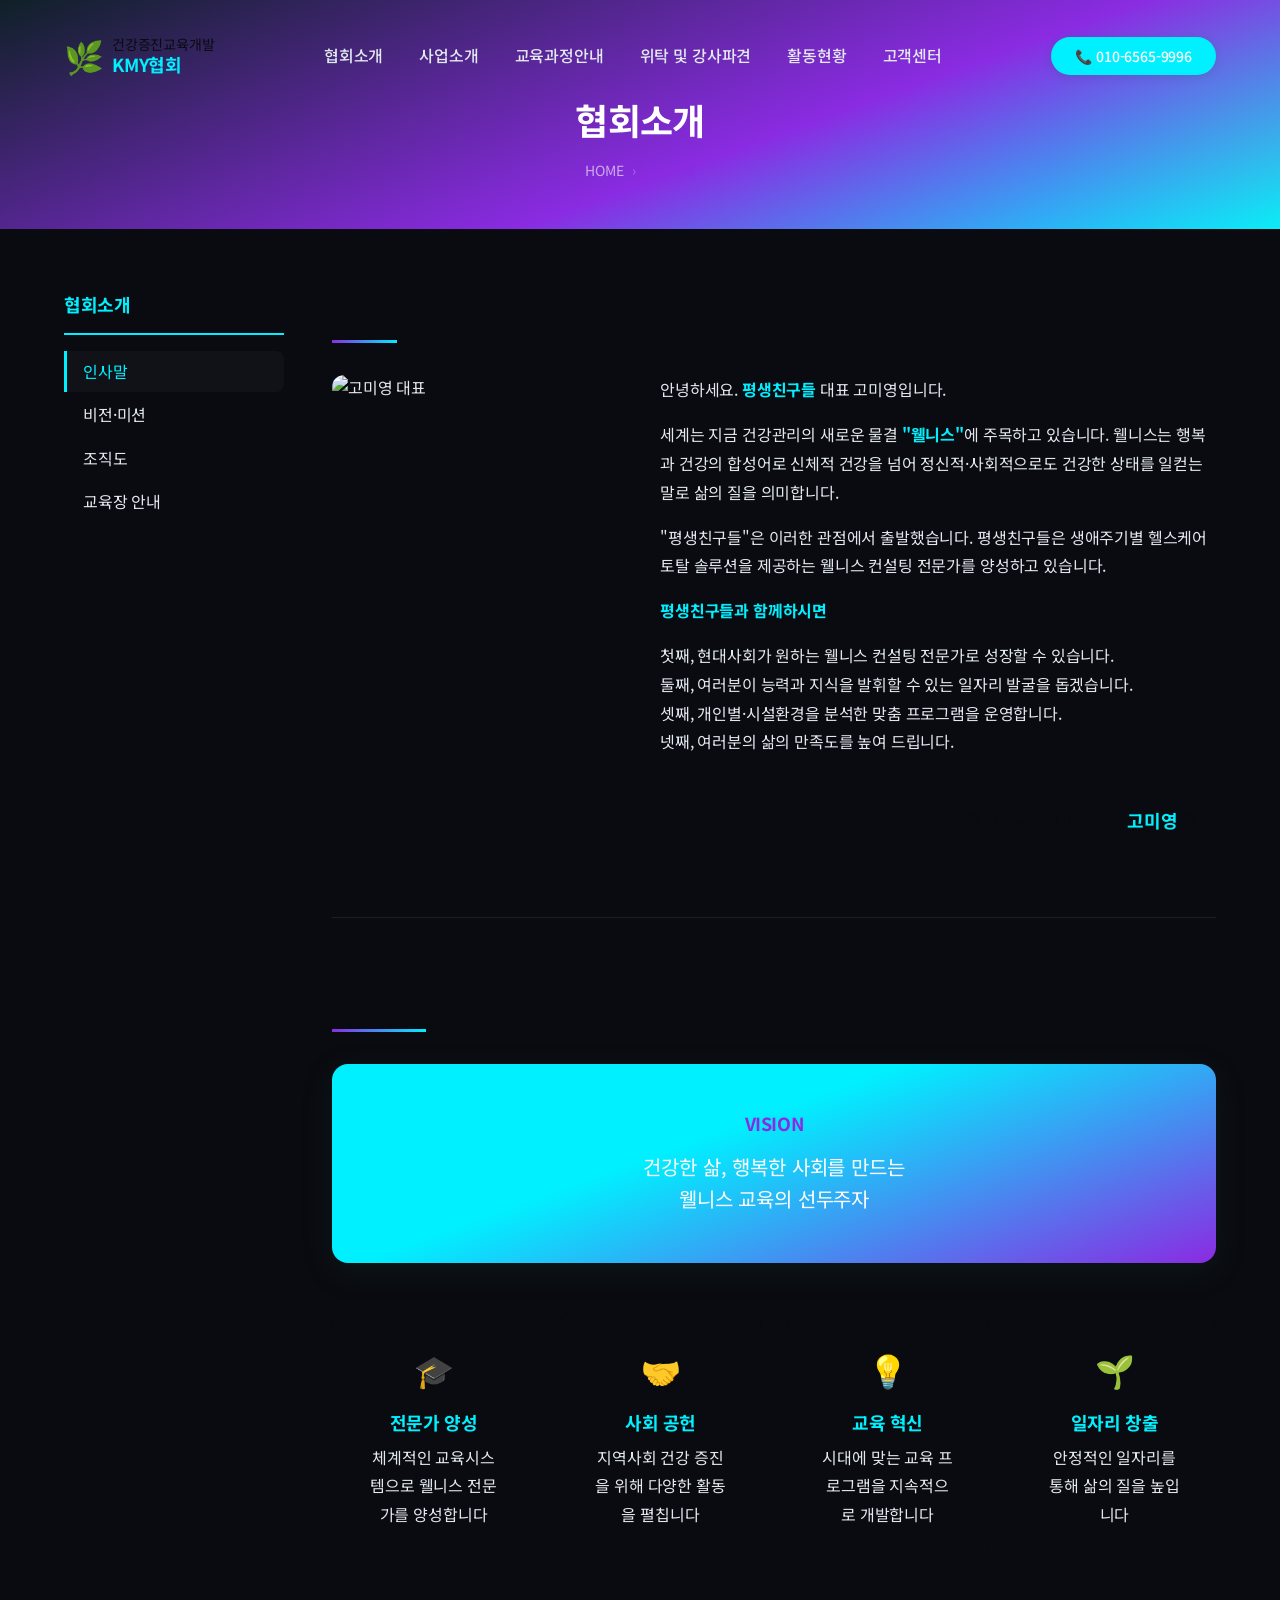
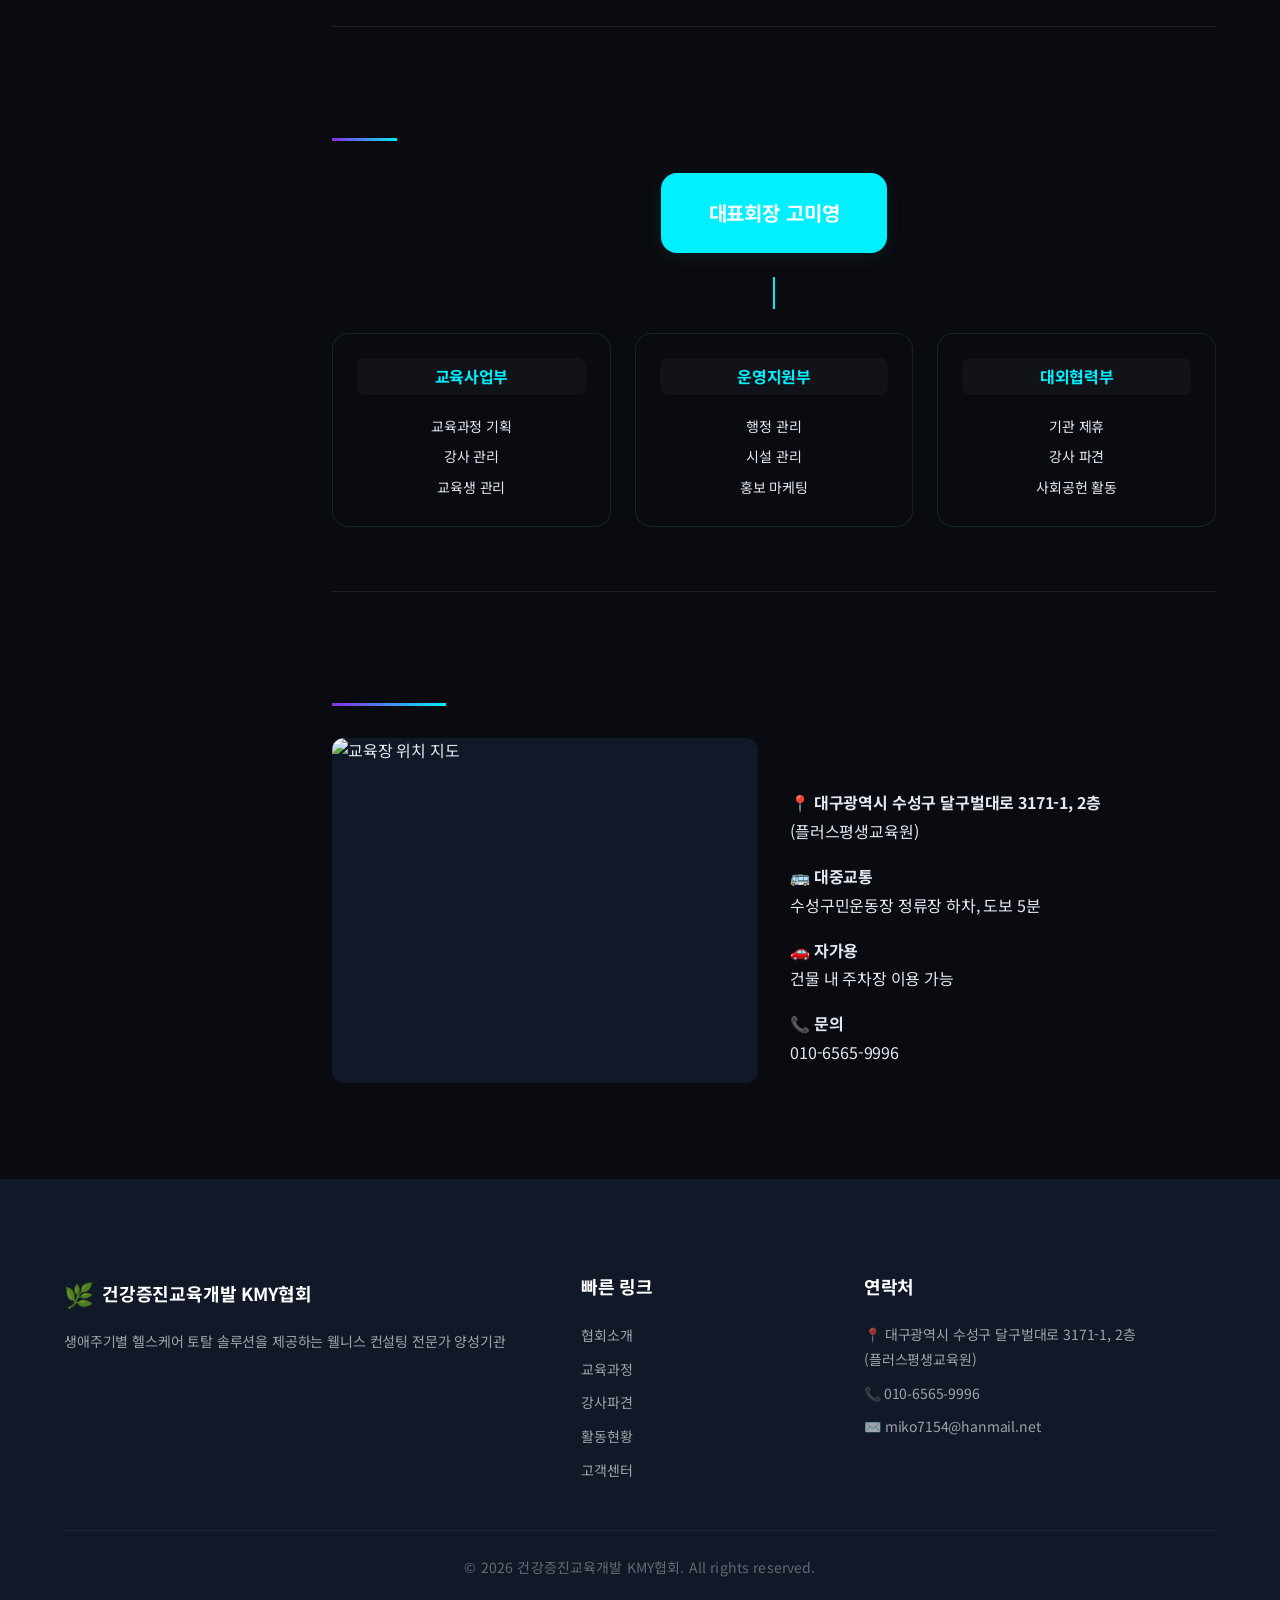
==== about.html @ be2fc7ce "Initial commit for KMY Website with DS Portfolio theme" ====
<!DOCTYPE html>
<html lang="ko">
<head>
  <meta charset="UTF-8">
  <meta name="viewport" content="width=device-width, initial-scale=1.0">
  <title>협회소개 | 건강증진교육개발 KMY협회</title>
  <meta name="description" content="건강증진교육개발 KMY협회의 인사말, 비전과 미션, 조직도, 교육장 안내를 확인하세요.">
  <meta property="og:title" content="협회소개 | 건강증진교육개발 KMY협회">
  <meta property="og:description" content="건강증진교육개발 KMY협회의 인사말, 비전과 미션, 조직도, 교육장 안내">
  <link rel="icon" type="image/svg+xml" href="data:image/svg+xml,<svg xmlns='http://www.w3.org/2000/svg' viewBox='0 0 100 100'><text y='.9em' font-size='90'>🌿</text></svg>">
  <link rel="preconnect" href="https://fonts.googleapis.com">
  <link rel="preconnect" href="https://fonts.gstatic.com" crossorigin>
  <link href="https://fonts.googleapis.com/css2?family=Noto+Sans+KR:wght@300;400;500;700&family=Noto+Serif+KR:wght@400;700&display=swap" rel="stylesheet">
  <link rel="stylesheet" href="css/style.css">
</head>
<body>
  <a class="skip-link" href="#main">본문 바로가기</a>

  <!-- ===== 헤더 ===== -->
  <header class="site-header">
    <div class="container">
      <a href="index.html" class="logo">
        <span class="logo-icon">🌿</span>
        <span class="logo-text">건강증진교육개발<br><strong>KMY협회</strong></span>
      </a>
      <nav class="main-nav" id="mainNav" aria-label="메인 메뉴">
        <ul class="nav-list">
          <li class="nav-item has-dropdown">
            <a href="about.html" class="nav-link" aria-haspopup="true">협회소개</a>
            <ul class="dropdown">
              <li><a href="about.html#greeting">인사말</a></li>
              <li><a href="about.html#organization">조직도</a></li>
              <li><a href="about.html#facility">교육장 안내</a></li>
            </ul>
          </li>
          <li class="nav-item has-dropdown">
            <a href="business.html" class="nav-link" aria-haspopup="true">사업소개</a>
            <ul class="dropdown">
              <li><a href="business.html#stacking">(사)대한생활체육회스포츠스태킹협회</a></li>
              <li><a href="business.html#kmy">건강증진교육개발 KMY협회</a></li>
            </ul>
          </li>
          <li class="nav-item has-dropdown">
            <a href="education.html" class="nav-link" aria-haspopup="true">교육과정안내</a>
            <ul class="dropdown">
              <li><a href="education.html#courses">교육과정</a></li>
              <li><a href="education.html#apply">교육신청</a></li>
            </ul>
          </li>
          <li class="nav-item has-dropdown">
            <a href="dispatch.html" class="nav-link" aria-haspopup="true">위탁 및 강사파견</a>
            <ul class="dropdown">
              <li><a href="dispatch.html#intro">소개</a></li>
              <li><a href="dispatch.html#request">위탁/강사파견 신청</a></li>
            </ul>
          </li>
          <li class="nav-item has-dropdown">
            <a href="activity.html" class="nav-link" aria-haspopup="true">활동현황</a>
            <ul class="dropdown">
              <li><a href="activity.html#external">대외활동</a></li>
              <li><a href="activity.html#certificate">자격과정</a></li>
              <li><a href="activity.html#class">특강/건강교실</a></li>
            </ul>
          </li>
          <li class="nav-item has-dropdown">
            <a href="contact.html" class="nav-link" aria-haspopup="true">고객센터</a>
            <ul class="dropdown">
              <li><a href="contact.html#notice">공지사항</a></li>
              <li><a href="contact.html#faq">자주 묻는 질문</a></li>
              <li><a href="contact.html#inquiry">문의하기</a></li>
            </ul>
          </li>
        </ul>
      </nav>
      <a href="tel:010-6565-9996" class="header-phone" aria-label="전화 문의">📞 <span>010-6565-9996</span></a>
      <button class="hamburger" id="hamburgerBtn" aria-label="메뉴 열기" aria-expanded="false" aria-controls="mainNav">
        <span class="hamburger-line"></span>
        <span class="hamburger-line"></span>
        <span class="hamburger-line"></span>
      </button>
    </div>
  </header>

  <main id="main">
    <!-- 서브 히어로 -->
    <section class="sub-hero">
      <div class="container">
        <h1>협회소개</h1>
        <nav class="breadcrumb" aria-label="경로">
          <a href="index.html">HOME</a>
          <span class="sep">›</span>
          <span class="current">협회소개</span>
        </nav>
      </div>
    </section>

    <!-- 콘텐츠 -->
    <div class="sub-content">
      <div class="container">
        <div class="sub-layout">
          <!-- 사이드 내비게이션 -->
          <aside class="side-nav">
            <h3>협회소개</h3>
            <ul>
              <li><a href="#greeting" class="active">인사말</a></li>
              <li><a href="#vision">비전·미션</a></li>
              <li><a href="#organization">조직도</a></li>
              <li><a href="#facility">교육장 안내</a></li>
            </ul>
          </aside>

          <!-- 메인 콘텐츠 -->
          <div class="sub-main">
            <!-- 인사말 -->
            <section id="greeting" class="sub-section fade-in-up">
              <h2>인사말</h2>
              <div class="greeting-layout">
                <div class="greeting-photo">
                  <img src="https://placehold.co/360x450/1B5E4B/FFFFFF?text=CEO" alt="고미영 대표" loading="lazy">
                </div>
                <div class="greeting-text">
                  <p>안녕하세요. <strong>평생친구들</strong> 대표 고미영입니다.</p>
                  <p>세계는 지금 건강관리의 새로운 물결 <strong>"웰니스"</strong>에 주목하고 있습니다. 웰니스는 행복과 건강의 합성어로 신체적 건강을 넘어 정신적·사회적으로도 건강한 상태를 일컫는 말로 삶의 질을 의미합니다.</p>
                  <p>"평생친구들"은 이러한 관점에서 출발했습니다. 평생친구들은 생애주기별 헬스케어 토탈 솔루션을 제공하는 웰니스 컨설팅 전문가를 양성하고 있습니다.</p>
                  <p><strong>평생친구들과 함께하시면</strong></p>
                  <p>첫째, 현대사회가 원하는 웰니스 컨설팅 전문가로 성장할 수 있습니다.<br>
                  둘째, 여러분이 능력과 지식을 발휘할 수 있는 일자리 발굴을 돕겠습니다.<br>
                  셋째, 개인별·시설환경을 분석한 맞춤 프로그램을 운영합니다.<br>
                  넷째, 여러분의 삶의 만족도를 높여 드립니다.</p>
                  <div class="greeting-signature">
                    <p>평생친구들 대표회장 <strong>고미영</strong> 올림</p>
                  </div>
                </div>
              </div>
            </section>

            <!-- 비전·미션 -->
            <section id="vision" class="sub-section fade-in-up">
              <h2>비전·미션</h2>
              <div class="vision-box">
                <h3>VISION</h3>
                <p>건강한 삶, 행복한 사회를 만드는<br>웰니스 교육의 선두주자</p>
              </div>
              <div class="mission-grid">
                <div class="mission-card">
                  <div class="icon">🎓</div>
                  <h4>전문가 양성</h4>
                  <p>체계적인 교육시스템으로 웰니스 전문가를 양성합니다</p>
                </div>
                <div class="mission-card">
                  <div class="icon">🤝</div>
                  <h4>사회 공헌</h4>
                  <p>지역사회 건강 증진을 위해 다양한 활동을 펼칩니다</p>
                </div>
                <div class="mission-card">
                  <div class="icon">💡</div>
                  <h4>교육 혁신</h4>
                  <p>시대에 맞는 교육 프로그램을 지속적으로 개발합니다</p>
                </div>
                <div class="mission-card">
                  <div class="icon">🌱</div>
                  <h4>일자리 창출</h4>
                  <p>안정적인 일자리를 통해 삶의 질을 높입니다</p>
                </div>
              </div>
            </section>

            <!-- 조직도 -->
            <section id="organization" class="sub-section fade-in-up">
              <h2>조직도</h2>
              <div class="org-chart">
                <div class="org-top">대표회장 고미영</div>
                <div class="org-line"></div>
                <div class="org-departments">
                  <div class="org-dept">
                    <h4>교육사업부</h4>
                    <ul>
                      <li>교육과정 기획</li>
                      <li>강사 관리</li>
                      <li>교육생 관리</li>
                    </ul>
                  </div>
                  <div class="org-dept">
                    <h4>운영지원부</h4>
                    <ul>
                      <li>행정 관리</li>
                      <li>시설 관리</li>
                      <li>홍보 마케팅</li>
                    </ul>
                  </div>
                  <div class="org-dept">
                    <h4>대외협력부</h4>
                    <ul>
                      <li>기관 제휴</li>
                      <li>강사 파견</li>
                      <li>사회공헌 활동</li>
                    </ul>
                  </div>
                </div>
              </div>
            </section>

            <!-- 교육장 안내 -->
            <section id="facility" class="sub-section fade-in-up">
              <h2>교육장 안내</h2>
              <div class="facility-info">
                <div class="facility-map">
                  <img src="https://placehold.co/600x300/E0E0E0/7F8C8D?text=Map" alt="교육장 위치 지도" loading="lazy">
                </div>
                <div class="facility-details">
                  <h3>오시는 길</h3>
                  <p>📍 <strong>대구광역시 수성구 달구벌대로 3171-1, 2층</strong><br>(플러스평생교육원)</p>
                  <p>🚌 <strong>대중교통</strong><br>수성구민운동장 정류장 하차, 도보 5분</p>
                  <p>🚗 <strong>자가용</strong><br>건물 내 주차장 이용 가능</p>
                  <p>📞 <strong>문의</strong><br><a href="tel:010-6565-9996">010-6565-9996</a></p>
                </div>
              </div>
            </section>
          </div>
        </div>
      </div>
    </div>
  </main>

  <!-- ===== 푸터 ===== -->
  <footer class="site-footer">
    <div class="container">
      <div class="footer-grid">
        <div class="footer-info">
          <a href="index.html" class="footer-logo">
            <span class="logo-icon">🌿</span>
            <span class="logo-text">건강증진교육개발 KMY협회</span>
          </a>
          <p>생애주기별 헬스케어 토탈 솔루션을 제공하는 웰니스 컨설팅 전문가 양성기관</p>
        </div>
        <div class="footer-links">
          <h3>빠른 링크</h3>
          <ul>
            <li><a href="about.html">협회소개</a></li>
            <li><a href="education.html">교육과정</a></li>
            <li><a href="dispatch.html">강사파견</a></li>
            <li><a href="activity.html">활동현황</a></li>
            <li><a href="contact.html">고객센터</a></li>
          </ul>
        </div>
        <div class="footer-contact">
          <h3>연락처</h3>
          <address>
            <p>📍 대구광역시 수성구 달구벌대로 3171-1, 2층<br>(플러스평생교육원)</p>
            <p>📞 <a href="tel:010-6565-9996">010-6565-9996</a></p>
            <p>✉️ <a href="mailto:miko7154@hanmail.net">miko7154@hanmail.net</a></p>
          </address>
        </div>
      </div>
      <div class="footer-bottom">
        <p>&copy; 2026 건강증진교육개발 KMY협회. All rights reserved.</p>
      </div>
    </div>
  </footer>

  <button class="scroll-top" aria-label="맨 위로">↑</button>
  <div class="mobile-phone-bar"><a href="tel:010-6565-9996">📞 전화 문의: 010-6565-9996</a></div>
  <script src="js/main.js"></script>
</body>
</html>
---- css/style.css ----
/* ===== CSS 리셋 ===== */
*,
*::before,
*::after {
  box-sizing: border-box;
  margin: 0;
  padding: 0;
}

html {
  scroll-behavior: smooth;
  scroll-padding-top: 80px;
}

body {
  min-height: 100vh;
}

img {
  max-width: 100%;
  height: auto;
  display: block;
}

ul,
ol {
  list-style: none;
}

a {
  text-decoration: none;
  color: inherit;
}

button {
  cursor: pointer;
  border: none;
  background: none;
  font: inherit;
}

input,
textarea,
select {
  font: inherit;
}

address {
  font-style: normal;
}

/* ===== CSS 변수 ===== */
:root {
  /* ── ds-portfolio & KMY 다크 테마 커스텀 컬러 ── */
  --bg-dark: #0a0b10;
  --bg-darker: #050508;
  --accent-cyan: #00f0ff;
  --accent-purple: #8a2be2;
  --text-main: #e2e8f0;
  --text-muted: #94a3b8;

  /* ── 기존 KMY 브랜드 컬러 (다크 모드 혼용) ── */
  --color-primary: var(--accent-cyan);
  --color-primary-light: var(--accent-cyan);
  --color-primary-dark: var(--accent-purple);
  --color-accent: var(--accent-purple);
  --color-accent-hover: #b45ce8;
  
  /* 기존 변수들을 덮어씌움 (호환성 유지) */
  --color-dark: var(--bg-dark);
  --color-text: var(--text-main);
  --color-muted-legacy: #7F8C8D; 
  --color-border: rgba(255, 255, 255, 0.08);
  --color-bg: var(--bg-dark);
  --color-bg-light: #111827;
  --color-bg-card: rgba(255, 255, 255, 0.03);
  --color-bg-warm: #1A1A2E;
  --color-success: #27AE60;
  --color-danger: #E74C3C;

  /* ── Glassmorphism ── */
  --glass-bg: rgba(255, 255, 255, 0.03);
  --glass-border: rgba(255, 255, 255, 0.08);
  --glass-shadow: 0 8px 32px 0 rgba(0, 0, 0, 0.37);
  --glass-blur: blur(12px);

  /* ── 타이포 ── */
  --font-heading: "Inter", "Noto Sans KR", sans-serif;
  --font-body: "Inter", "Noto Sans KR", sans-serif;
  --font-mono: "Fira Code", monospace; 
  --text-xs: 0.75rem;
  --text-sm: 0.875rem;
  --text-base: 1rem;
  --text-lg: 1.125rem;
  --text-xl: 1.25rem;
  --text-2xl: 1.5rem;
  --text-3xl: 1.875rem;
  --text-4xl: 2.25rem;
  --text-5xl: 3rem;
  --leading-tight: 1.3;
  --leading-normal: 1.6;
  --leading-relaxed: 1.8;

  /* ── 간격 ── */
  --space-xs: 0.25rem;
  --space-sm: 0.5rem;
  --space-md: 1rem;
  --space-lg: 1.5rem;
  --space-xl: 2rem;
  --space-2xl: 3rem;
  --space-3xl: 4rem;
  --space-4xl: 6rem;
  --container-max: 1200px;
  --container-padding: 1.5rem;

  /* ── 장식 ── */
  --radius-sm: 4px;
  --radius-md: 8px;
  --radius-lg: 12px;
  --radius-xl: 16px;
  --radius-full: 9999px;
  --shadow-sm: 0 1px 3px rgba(0,0,0,0.08);
  --shadow-md: 0 4px 12px rgba(0,0,0,0.1);
  --shadow-lg: 0 8px 30px rgba(0,0,0,0.12);
  --shadow-xl: 0 16px 48px rgba(0,0,0,0.15);
  --transition: all 0.3s ease;
}

/* ===== Glassmorphism Panel Class ===== */
.glass-panel {
  background: var(--glass-bg) !important;
  backdrop-filter: var(--glass-blur) !important;
  -webkit-backdrop-filter: var(--glass-blur) !important;
  border: 1px solid var(--glass-border) !important;
  border-radius: var(--radius-xl) !important;
  box-shadow: var(--glass-shadow) !important;
  position: relative;
  overflow: hidden;
}

/* Canvas Background */
#bg-canvas {
  position: fixed;
  top: 0;
  left: 0;
  width: 100vw;
  height: 100vh;
  z-index: -1;
  pointer-events: none; /* 클릭 무시 */
}

/* ===== 기본 스타일 ===== */
body {
  font-family: var(--font-body);
  font-size: var(--text-base);
  color: var(--color-text);
  line-height: var(--leading-normal);
  background-color: var(--color-bg);
  -webkit-font-smoothing: antialiased;
  letter-spacing: -0.01em;
  position: relative;
  overflow-x: hidden;
}

/* ===== 접근성: 본문 바로가기 ===== */
.skip-link {
  position: absolute;
  top: -100%;
  left: 50%;
  transform: translateX(-50%);
  background: var(--color-primary);
  color: #fff;
  padding: var(--space-sm) var(--space-lg);
  border-radius: var(--radius-md);
  z-index: 10000;
  font-weight: 500;
}

.skip-link:focus {
  top: var(--space-md);
}

/* ===== 컨테이너 ===== */
.container {
  max-width: var(--container-max);
  margin: 0 auto;
  padding-left: var(--container-padding);
  padding-right: var(--container-padding);
}

/* ===== 타이포그래피 ===== */
h1,
h2,
h3,
h4,
h5,
h6 {
  font-family: var(--font-heading);
  color: var(--color-dark);
  line-height: var(--leading-tight);
  font-weight: 700;
  letter-spacing: -0.02em;
}

h1 {
  font-size: var(--text-4xl);
}
h2 {
  font-size: var(--text-3xl);
}
h3 {
  font-size: var(--text-2xl);
}
h4 {
  font-size: var(--text-xl);
}
h5 {
  font-size: var(--text-lg);
}
h6 {
  font-size: var(--text-base);
}

p {
  line-height: var(--leading-relaxed);
}

a:focus-visible,
button:focus-visible,
select:focus-visible,
.tab-btn:focus-visible,
.faq-question:focus-visible {
  outline: 2px solid var(--color-primary);
  outline-offset: 2px;
  border-radius: var(--radius-sm);
}

input:focus-visible,
textarea:focus-visible {
  outline: 2px solid var(--color-primary);
  outline-offset: 0;
}

/* ===== 버튼 공통 ===== */
.btn {
  display: inline-block;
  padding: var(--space-sm) var(--space-xl);
  min-height: 48px;
  line-height: 48px;
  padding-top: 0;
  padding-bottom: 0;
  border-radius: var(--radius-full);
  font-size: var(--text-sm);
  font-weight: 600;
  text-align: center;
  transition: var(--transition);
  cursor: pointer;
  letter-spacing: 0.02em;
}

.btn-primary {
  background: linear-gradient(
    135deg,
    #f0b840 0%,
    var(--color-accent) 50%,
    var(--color-accent-hover) 100%
  );
  color: #fff;
  box-shadow: 0 4px 16px rgba(232, 168, 56, 0.3);
}

.btn-primary:hover {
  background: linear-gradient(
    135deg,
    var(--color-accent) 0%,
    var(--color-accent-hover) 100%
  );
  box-shadow: 0 6px 24px rgba(232, 168, 56, 0.4);
  transform: translateY(-1px);
}

.btn-secondary {
  background: linear-gradient(
    135deg,
    var(--color-primary-light) 0%,
    var(--color-primary) 100%
  );
  color: #fff;
  box-shadow: 0 4px 16px rgba(27, 94, 75, 0.25);
}

.btn-secondary:hover {
  background: linear-gradient(
    135deg,
    var(--color-primary) 0%,
    var(--color-primary-dark) 100%
  );
  box-shadow: 0 6px 24px rgba(27, 94, 75, 0.35);
  transform: translateY(-1px);
}

.btn-outline {
  border: 2px solid rgba(255, 255, 255, 0.6);
  color: #fff;
  background: rgba(255, 255, 255, 0.08);
  backdrop-filter: blur(4px);
}

.btn-outline:hover {
  background: #fff;
  color: var(--color-primary);
  border-color: #fff;
}

.btn-outline-light {
  border: 2px solid rgba(255, 255, 255, 0.5);
  color: #fff;
  background: rgba(255, 255, 255, 0.08);
  backdrop-filter: blur(4px);
}

.btn-outline-light:hover {
  background: rgba(255, 255, 255, 0.2);
  border-color: rgba(255, 255, 255, 0.8);
}

.btn-accent {
  background: linear-gradient(
    135deg,
    #f0b840 0%,
    var(--color-accent) 50%,
    var(--color-accent-hover) 100%
  );
  color: #fff;
  box-shadow: 0 4px 16px rgba(232, 168, 56, 0.3);
}

.btn-accent:hover {
  box-shadow: 0 6px 24px rgba(232, 168, 56, 0.4);
  transform: translateY(-1px);
}

.btn-text {
  color: var(--color-primary);
  font-weight: 500;
  padding: 0;
  min-height: auto;
  line-height: inherit;
}

.btn-text:hover {
  color: var(--color-primary-dark);
}

/* ===== 헤더 ===== */
.site-header {
  position: fixed;
  top: 0;
  width: 100%;
  padding: 20px 0;
  z-index: 1000;
  background: transparent;
  transition: all 0.3s ease;
}

.site-header.scrolled {
  background: rgba(10, 11, 16, 0.8);
  backdrop-filter: blur(10px);
  -webkit-backdrop-filter: blur(10px);
  border-bottom: 1px solid var(--glass-border);
  padding: 10px 0;
  box-shadow: none;
}

.site-header .container {
  display: flex;
  align-items: center;
  justify-content: space-between;
  height: 72px;
}

/* 로고 */
.logo {
  display: flex;
  align-items: center;
  gap: var(--space-sm);
  flex-shrink: 0;
}

.logo-icon {
  font-size: 2rem;
}

.logo-text {
  font-family: var(--font-heading);
  font-size: var(--text-sm);
  color: var(--color-dark);
  line-height: 1.3;
}

.logo-text strong {
  font-size: var(--text-lg);
  color: var(--color-primary);
}

/* 내비게이션 */
.main-nav {
  display: none;
}

.nav-list {
  display: flex;
  align-items: center;
  gap: var(--space-xs);
}

.nav-link {
  display: block;
  padding: var(--space-sm) var(--space-md);
  font-size: var(--text-base);
  font-weight: 500;
  color: var(--color-text);
  border-radius: var(--radius-md);
  transition: var(--transition);
  white-space: nowrap;
}

.nav-link:hover {
  color: var(--color-primary);
  background-color: var(--color-bg-card);
}

/* 드롭다운 */
.nav-item {
  position: relative;
}

.dropdown {
  display: none;
  position: absolute;
  top: calc(100% + 8px);
  left: 50%;
  transform: translateX(-50%);
  min-width: 220px;
  background: rgba(255, 255, 255, 0.98);
  backdrop-filter: blur(16px);
  -webkit-backdrop-filter: blur(16px);
  border-radius: var(--radius-lg);
  box-shadow:
    0 12px 40px rgba(0, 0, 0, 0.1),
    0 2px 8px rgba(0, 0, 0, 0.06);
  padding: var(--space-sm);
  z-index: 100;
  border: 1px solid rgba(0, 0, 0, 0.05);
}

.dropdown a {
  display: block;
  padding: var(--space-sm) var(--space-md);
  font-size: var(--text-sm);
  color: var(--color-text);
  transition: var(--transition);
  border-radius: var(--radius-md);
}

.dropdown a:hover {
  background-color: var(--color-bg-card);
  color: var(--color-primary);
}

/* 전화 버튼 */
.header-phone {
  display: none;
  align-items: center;
  gap: var(--space-xs);
  padding: var(--space-sm) var(--space-lg);
  background: linear-gradient(
    135deg,
    var(--color-primary-light),
    var(--color-primary)
  );
  color: #fff;
  border-radius: var(--radius-full);
  font-size: var(--text-sm);
  font-weight: 500;
  transition: all 0.3s ease;
  white-space: nowrap;
  flex-shrink: 0;
  box-shadow: 0 2px 8px rgba(27, 94, 75, 0.2);
}

.header-phone:hover {
  background: linear-gradient(
    135deg,
    var(--color-primary),
    var(--color-primary-dark)
  );
  box-shadow: 0 4px 12px rgba(27, 94, 75, 0.3);
  transform: translateY(-1px);
}

/* 햄버거 버튼 */
.hamburger {
  display: flex;
  flex-direction: column;
  justify-content: center;
  gap: 5px;
  width: 48px;
  height: 48px;
  padding: 12px;
}

.hamburger-line {
  display: block;
  width: 100%;
  height: 2px;
  background-color: var(--color-dark);
  border-radius: 2px;
  transition: var(--transition);
}

/* ===== 푸터 ===== */
.site-footer {
  background-color: #111827;
  color: rgba(255, 255, 255, 0.8);
  padding: var(--space-4xl) 0 0;
}

.footer-grid {
  display: grid;
  grid-template-columns: 1fr;
  gap: var(--space-2xl);
  padding-bottom: var(--space-2xl);
}

.footer-info .footer-logo {
  display: flex;
  align-items: center;
  gap: var(--space-sm);
  margin-bottom: var(--space-md);
}

.footer-info .logo-icon {
  font-size: 1.5rem;
}

.footer-info .logo-text {
  font-family: var(--font-heading);
  font-size: var(--text-lg);
  color: #fff;
  font-weight: 700;
}

.footer-info p {
  font-size: var(--text-sm);
  color: rgba(255, 255, 255, 0.6);
  line-height: var(--leading-relaxed);
}

.footer-links h3,
.footer-contact h3 {
  color: #fff;
  font-size: var(--text-lg);
  margin-bottom: var(--space-lg);
}

.footer-links ul {
  display: flex;
  flex-direction: column;
  gap: var(--space-sm);
}

.footer-links a {
  font-size: var(--text-sm);
  color: rgba(255, 255, 255, 0.6);
  transition: var(--transition);
}

.footer-links a:hover {
  color: var(--color-accent);
}

.footer-contact address p {
  font-size: var(--text-sm);
  margin-bottom: var(--space-sm);
  color: rgba(255, 255, 255, 0.6);
}

.footer-contact a {
  color: rgba(255, 255, 255, 0.6);
  transition: var(--transition);
}

.footer-contact a:hover {
  color: var(--color-accent);
}

.footer-bottom {
  border-top: 1px solid rgba(255, 255, 255, 0.06);
  padding: var(--space-lg) 0;
  text-align: center;
}

.footer-bottom p {
  font-size: var(--text-sm);
  color: rgba(255, 255, 255, 0.35);
  letter-spacing: 0.01em;
}

/* 맨 위로 가기 버튼 */
.scroll-top {
  position: fixed;
  bottom: var(--space-xl);
  right: var(--space-xl);
  width: 44px;
  height: 44px;
  background: rgba(27, 94, 75, 0.9);
  backdrop-filter: blur(8px);
  -webkit-backdrop-filter: blur(8px);
  color: #fff;
  border-radius: var(--radius-lg);
  font-size: var(--text-lg);
  display: flex;
  align-items: center;
  justify-content: center;
  box-shadow: 0 4px 16px rgba(27, 94, 75, 0.25);
  transition: all 0.3s cubic-bezier(0.25, 0.46, 0.45, 0.94);
  opacity: 0;
  visibility: hidden;
  z-index: 999;
}

.scroll-top.visible {
  opacity: 1;
  visibility: visible;
}

.scroll-top:hover {
  background: rgba(19, 74, 58, 0.95);
  transform: translateY(-3px);
  box-shadow: 0 8px 24px rgba(27, 94, 75, 0.35);
}

/* ===== 히어로 섹션 ===== */
.hero {
  background: linear-gradient(
    160deg,
    #0f2027 0%,
    var(--color-primary-dark) 40%,
    var(--color-primary) 70%,
    var(--color-primary-light) 100%
  );
  min-height: 85vh;
  display: flex;
  align-items: center;
  position: relative;
  overflow: hidden;
}

/* 장식용 배경 패턴 */
.hero::before {
  content: "";
  position: absolute;
  top: -30%;
  right: -15%;
  width: 800px;
  height: 800px;
  background: radial-gradient(
    circle,
    rgba(232, 168, 56, 0.12) 0%,
    rgba(232, 168, 56, 0.04) 40%,
    transparent 70%
  );
  border-radius: 50%;
  animation: floatOrb 20s ease-in-out infinite;
}

.hero::after {
  content: "";
  position: absolute;
  bottom: -20%;
  left: -10%;
  width: 600px;
  height: 600px;
  background: radial-gradient(
    circle,
    rgba(45, 143, 111, 0.2) 0%,
    rgba(45, 143, 111, 0.05) 40%,
    transparent 70%
  );
  border-radius: 50%;
  animation: floatOrb 25s ease-in-out infinite reverse;
}

@keyframes floatOrb {
  0%,
  100% {
    transform: translate(0, 0) scale(1);
  }
  33% {
    transform: translate(30px, -20px) scale(1.05);
  }
  66% {
    transform: translate(-20px, 15px) scale(0.95);
  }
}

.hero .container {
  position: relative;
  z-index: 1;
  text-align: center;
  padding-top: var(--space-4xl);
  padding-bottom: var(--space-4xl);
}

.hero h1 {
  font-family: var(--font-heading);
  font-size: var(--text-5xl);
  font-weight: 800;
  background: linear-gradient(45deg, var(--text-main), var(--text-muted));
  -webkit-background-clip: text;
  background-clip: text;
  -webkit-text-fill-color: transparent;
  margin-bottom: var(--space-lg);
  animation: fadeInUp 0.8s ease-out;
  text-shadow: 0 4px 30px rgba(0, 0, 0, 0.5);
}

.hero > .container > p {
  font-size: var(--text-lg);
  color: rgba(255, 255, 255, 0.85);
  margin-bottom: var(--space-2xl);
  animation: fadeInUp 0.8s ease-out 0.2s both;
  max-width: 600px;
  margin-left: auto;
  margin-right: auto;
}

.hero-actions {
  display: flex;
  flex-wrap: wrap;
  gap: var(--space-md);
  justify-content: center;
  animation: fadeInUp 0.8s ease-out 0.4s both;
}

/* 페이드인 애니메이션 */
@keyframes fadeInUp {
  from {
    opacity: 0;
    transform: translateY(24px);
  }
  to {
    opacity: 1;
    transform: translateY(0);
  }
}

/* 스크롤 진입 애니메이션 */
.fade-in-up {
  opacity: 0;
  transform: translateY(24px);
  transition:
    opacity 0.6s ease-out,
    transform 0.6s ease-out;
}

.fade-in-up.is-visible {
  opacity: 1;
  transform: translateY(0);
}

/* 모션 감소 설정 존중 */
@media (prefers-reduced-motion: reduce) {
  .fade-in-up {
    opacity: 1;
    transform: none;
    transition: none;
  }

  .hero h1,
  .hero > .container > p,
  .hero-actions {
    animation: none;
  }
}

/* ===== 핵심 가치 섹션 ===== */
.values {
  background-color: var(--color-bg);
  padding: var(--space-4xl) 0;
  position: relative;
}

.values .container > h2 {
  text-align: center;
  margin-bottom: var(--space-sm);
  color: var(--color-dark);
}

.values-grid {
  display: grid;
  grid-template-columns: 1fr;
  gap: var(--space-xl);
}

.value-card {
  padding: var(--space-2xl);
  text-align: center;
  transition: all 0.4s cubic-bezier(0.25, 0.46, 0.45, 0.94);
  position: relative;
  background: var(--glass-bg);
  backdrop-filter: var(--glass-blur);
  -webkit-backdrop-filter: var(--glass-blur);
  border: 1px solid var(--glass-border);
  border-radius: var(--radius-xl);
  box-shadow: var(--glass-shadow);
}

.value-card::before {
  content: '';
  position: absolute;
  top: 0;
  left: 50%;
  transform: translateX(-50%);
  width: 40px;
  height: 3px;
  background: linear-gradient(90deg, var(--color-primary-light), var(--color-accent));
  border-radius: 0 0 var(--radius-full) var(--radius-full);
  transition: width 0.4s ease;
}

.value-card:hover {
  transform: translateY(-6px);
  box-shadow: 0 15px 40px rgba(0, 240, 255, 0.05);
}

.value-card:hover::before {
  width: 60px;
}

.value-icon {
  width: 72px;
  height: 72px;
  background: linear-gradient(135deg, var(--color-bg-card), #e8f5e9);
  border-radius: var(--radius-xl);
  display: flex;
  align-items: center;
  justify-content: center;
  font-size: 2rem;
  margin: 0 auto var(--space-lg);
}

.value-card h3 {
  font-size: var(--text-xl);
  color: var(--color-primary);
  margin-bottom: var(--space-md);
}

.value-card p {
  font-size: var(--text-base);
  color: var(--color-muted);
  line-height: var(--leading-relaxed);
}

/* ===== 섹션 공통 타이틀 ===== */
.section-title,
.courses .container > h2,
.values .container > h2,
.gallery .container > h2,
.cta-banner h2,
.notice-area h2,
.quick-contact h2 {
  text-align: center;
  margin-bottom: var(--space-sm);
  font-size: 2.5rem;
  font-weight: 700;
  color: var(--text-main);
  position: relative;
  display: inline-block;
  left: 50%;
  transform: translateX(-50%);
}

.section-title::after,
.courses .container > h2::after,
.values .container > h2::after,
.gallery .container > h2::after {
  content: '';
  position: absolute;
  bottom: -15px;
  left: 0;
  width: 100%;
  height: 2px;
  background: linear-gradient(
    90deg,
    transparent,
    var(--color-primary-light),
    var(--color-accent),
    transparent
  );
  margin: 0;
}

/* ===== 3a. 교육과정 하이라이트 ===== */
.courses {
  background-color: var(--color-bg-light);
  padding: var(--space-4xl) 0;
}

.courses .container > h2 {
  text-align: center;
  margin-bottom: var(--space-sm);
}

.courses .container > h2::after {
  content: "";
  display: block;
  width: 40px;
  height: 3px;
  background: linear-gradient(
    90deg,
    var(--color-accent),
    var(--color-primary-light)
  );
  margin: var(--space-md) auto var(--space-2xl);
  border-radius: var(--radius-full);
}

.courses-grid {
  display: grid;
  grid-template-columns: 1fr;
  gap: var(--space-xl);
  margin-bottom: var(--space-2xl);
}

.course-card {
  overflow: hidden;
  transition: all 0.4s cubic-bezier(0.25, 0.46, 0.45, 0.94);
  background: var(--glass-bg);
  backdrop-filter: var(--glass-blur);
  -webkit-backdrop-filter: var(--glass-blur);
  border: 1px solid var(--glass-border);
  border-radius: var(--radius-xl);
  box-shadow: var(--glass-shadow);
}

.course-card:hover {
  transform: translateY(-6px);
  box-shadow:
    0 20px 40px rgba(0, 0, 0, 0.08),
    0 8px 16px rgba(0, 0, 0, 0.04);
}

.course-card img {
  width: 100%;
  height: 200px;
  object-fit: cover;
  transition: transform 0.6s ease;
}

.course-card:hover img {
  transform: scale(1.03);
}

.course-card h3 {
  font-size: var(--text-lg);
  color: var(--color-dark);
  padding: var(--space-lg) var(--space-lg) var(--space-sm);
}

.course-card p {
  font-size: var(--text-sm);
  color: var(--color-muted);
  padding: 0 var(--space-lg);
  line-height: var(--leading-relaxed);
}

.course-card > a {
  display: inline-flex;
  align-items: center;
  gap: 4px;
  padding: var(--space-md) var(--space-lg);
  font-size: var(--text-sm);
  font-weight: 600;
  color: var(--color-primary);
  transition: var(--transition);
}

.course-card > a:hover {
  color: var(--color-accent);
  gap: 8px;
}

.courses .container > .btn {
  display: block;
  max-width: 280px;
  margin: 0 auto;
}

/* ===== 3b. 활동현황 갤러리 ===== */
.gallery {
  background-color: var(--color-bg);
  padding: var(--space-4xl) 0;
}

.gallery .container > h2 {
  text-align: center;
  margin-bottom: var(--space-sm);
}

.gallery .container > h2::after {
  content: "";
  display: block;
  width: 40px;
  height: 3px;
  background: linear-gradient(
    90deg,
    var(--color-accent),
    var(--color-primary-light)
  );
  margin: var(--space-md) auto var(--space-2xl);
  border-radius: var(--radius-full);
}

.gallery-grid {
  display: grid;
  grid-template-columns: repeat(2, 1fr);
  gap: var(--space-md);
  margin-bottom: var(--space-2xl);
}

.gallery-item {
  position: relative;
  border-radius: var(--radius-xl);
  overflow: hidden;
  cursor: pointer;
}

.gallery-item img {
  width: 100%;
  height: 200px;
  object-fit: cover;
  transition: transform 0.6s cubic-bezier(0.25, 0.46, 0.45, 0.94);
}

.gallery-item:hover img {
  transform: scale(1.08);
}

.gallery-overlay {
  position: absolute;
  inset: 0;
  background: linear-gradient(
    180deg,
    transparent 30%,
    rgba(15, 32, 39, 0.8) 100%
  );
  display: flex;
  align-items: flex-end;
  justify-content: center;
  padding-bottom: var(--space-lg);
  opacity: 0;
  transition: opacity 0.4s ease;
}

.gallery-item:hover .gallery-overlay {
  opacity: 1;
}

.gallery-overlay span {
  color: #fff;
  font-size: var(--text-sm);
  font-weight: 500;
  letter-spacing: 0.02em;
}

.gallery .container > .btn {
  display: block;
  max-width: 200px;
  margin: 0 auto;
}

/* ===== 3c. CTA 배너 ===== */
.cta-banner {
  background: linear-gradient(
    160deg,
    #0f2027 0%,
    var(--color-primary-dark) 50%,
    var(--color-primary) 100%
  );
  padding: var(--space-4xl) 0;
  text-align: center;
  position: relative;
  overflow: hidden;
}

.cta-banner::before {
  content: "";
  position: absolute;
  top: -50%;
  left: -20%;
  width: 500px;
  height: 500px;
  background: radial-gradient(
    circle,
    rgba(232, 168, 56, 0.08) 0%,
    transparent 70%
  );
  border-radius: 50%;
}

.cta-banner::after {
  content: "";
  position: absolute;
  bottom: -40%;
  right: -10%;
  width: 400px;
  height: 400px;
  background: radial-gradient(
    circle,
    rgba(45, 143, 111, 0.15) 0%,
    transparent 70%
  );
  border-radius: 50%;
}

.cta-banner .container {
  position: relative;
  z-index: 1;
}

.cta-banner h2 {
  color: #fff;
  font-size: var(--text-3xl);
  margin-bottom: var(--space-md);
}

.cta-banner > .container > p {
  color: rgba(255, 255, 255, 0.8);
  font-size: var(--text-lg);
  margin-bottom: var(--space-2xl);
  max-width: 500px;
  margin-left: auto;
  margin-right: auto;
}

.cta-actions {
  display: flex;
  flex-wrap: wrap;
  gap: var(--space-md);
  justify-content: center;
}

/* ===== 3d. 공지사항 + 빠른 문의 ===== */
.notice-contact {
  background-color: var(--color-bg);
  padding: var(--space-4xl) 0;
}

.notice-contact-grid {
  display: grid;
  grid-template-columns: 1fr;
  gap: var(--space-2xl);
}

/* 공지사항 */
.notice-area h2 {
  font-size: var(--text-2xl);
  margin-bottom: var(--space-lg);
  padding-bottom: var(--space-md);
  border-bottom: 3px solid transparent;
  border-image: linear-gradient(
      90deg,
      var(--color-primary),
      var(--color-primary-light)
    )
    1;
}

.notice-list li {
  display: flex;
  align-items: baseline;
  gap: var(--space-md);
  padding: var(--space-md) 0;
  border-bottom: 1px solid var(--color-border);
}

.notice-date {
  font-size: var(--text-sm);
  color: var(--color-muted);
  flex-shrink: 0;
  min-width: 90px;
}

.notice-list a {
  font-size: var(--text-base);
  color: var(--color-text);
  transition: var(--transition);
  line-height: var(--leading-normal);
}

.notice-list a:hover {
  color: var(--color-primary);
}

.notice-area > .btn-text {
  display: inline-block;
  margin-top: var(--space-lg);
}

/* 빠른 문의 */
.quick-contact h2 {
  font-size: var(--text-2xl);
  margin-bottom: var(--space-lg);
  padding-bottom: var(--space-md);
  border-bottom: 2px solid var(--color-primary);
}

.quick-contact {
  background-color: var(--color-bg);
  border-radius: var(--radius-xl);
  padding: var(--space-2xl);
  border: 1px solid rgba(0, 0, 0, 0.04);
  box-shadow: 0 1px 3px rgba(0, 0, 0, 0.04);
}

.form-group {
  margin-bottom: var(--space-md);
}

.form-group label {
  display: block;
  font-size: var(--text-sm);
  font-weight: 500;
  color: var(--color-dark);
  margin-bottom: var(--space-xs);
}

.form-group input,
.form-group textarea,
.form-group select {
  width: 100%;
  padding: var(--space-sm) var(--space-md);
  min-height: 48px;
  border: 1.5px solid var(--color-border);
  border-radius: var(--radius-lg);
  font-size: var(--text-base);
  color: var(--color-text);
  background-color: var(--color-bg);
  transition:
    border-color 0.2s ease,
    box-shadow 0.2s ease;
}

.form-group input:focus,
.form-group textarea:focus,
.form-group select:focus {
  outline: none;
  border-color: var(--color-primary-light);
  box-shadow: 0 0 0 3px rgba(45, 143, 111, 0.1);
}

.form-group textarea {
  resize: vertical;
  min-height: 100px;
}

.quick-form .btn {
  width: 100%;
}

/* ===== 모바일 내비게이션 오버레이 ===== */
.main-nav.open {
  display: flex;
  position: fixed;
  inset: 0;
  z-index: 9999;
  background-color: var(--color-bg);
  flex-direction: column;
  padding: 80px var(--container-padding) var(--space-2xl);
  overflow-y: auto;
}

.main-nav.open .nav-list {
  flex-direction: column;
  align-items: stretch;
  gap: 0;
}

.main-nav.open .nav-link {
  font-size: var(--text-xl);
  padding: var(--space-md) var(--space-md);
  border-bottom: 1px solid var(--color-border);
}

.main-nav.open .dropdown {
  position: static;
  box-shadow: none;
  min-width: auto;
  padding: 0;
  background-color: var(--color-bg-light);
  border-radius: 0;
}

.main-nav.open .dropdown a {
  padding: var(--space-sm) var(--space-2xl);
  font-size: var(--text-base);
}

/* 햄버거 활성화 상태 */
.hamburger.active {
  position: fixed;
  top: 12px;
  right: var(--container-padding);
  z-index: 10000;
}

.hamburger.active .hamburger-line:nth-child(1) {
  transform: translateY(7px) rotate(45deg);
}

.hamburger.active .hamburger-line:nth-child(2) {
  opacity: 0;
}

.hamburger.active .hamburger-line:nth-child(3) {
  transform: translateY(-7px) rotate(-45deg);
}

/* 모바일 전화 버튼 (하단 고정) */
.mobile-phone-bar {
  display: block;
  position: fixed;
  bottom: 0;
  left: 0;
  right: 0;
  z-index: 998;
  background-color: var(--color-primary);
  text-align: center;
}

.mobile-phone-bar a {
  display: block;
  padding: var(--space-md);
  color: #fff;
  font-size: var(--text-lg);
  font-weight: 500;
}

/* body에 하단 여백 (모바일 전화 바 높이만큼) */
body {
  padding-bottom: 56px;
}

/* ============================================
   서브 페이지 공통 스타일
   ============================================ */

/* ===== 서브 히어로 ===== */
.sub-hero {
  background: linear-gradient(
    160deg,
    #0f2027 0%,
    var(--color-primary-dark) 60%,
    var(--color-primary) 100%
  );
  padding: var(--space-4xl) 0 var(--space-2xl);
  text-align: center;
  position: relative;
  overflow: hidden;
}

.sub-hero::before {
  content: "";
  position: absolute;
  top: -40%;
  right: -20%;
  width: 500px;
  height: 500px;
  background: radial-gradient(
    circle,
    rgba(232, 168, 56, 0.06) 0%,
    transparent 70%
  );
  border-radius: 50%;
}

.sub-hero h1 {
  color: #fff;
  font-size: var(--text-3xl);
  margin-bottom: var(--space-md);
}

/* 빵부스러기 */
.breadcrumb {
  display: flex;
  align-items: center;
  justify-content: center;
  gap: var(--space-sm);
  font-size: var(--text-sm);
  color: rgba(255, 255, 255, 0.6);
}

.breadcrumb a {
  color: rgba(255, 255, 255, 0.6);
  transition: var(--transition);
}

.breadcrumb a:hover {
  color: var(--color-accent);
}

.breadcrumb .current {
  color: var(--color-accent);
}

.breadcrumb .sep {
  color: rgba(255, 255, 255, 0.3);
}

/* ===== 서브 페이지 레이아웃 ===== */
.sub-content {
  padding: var(--space-3xl) 0 var(--space-4xl);
}

.sub-layout {
  display: grid;
  grid-template-columns: 1fr;
  gap: var(--space-2xl);
}

/* 사이드 내비게이션 */
.side-nav {
  display: none;
  position: sticky;
  top: 88px;
  align-self: start;
}

.side-nav h3 {
  font-size: var(--text-lg);
  color: var(--color-primary);
  padding-bottom: var(--space-md);
  margin-bottom: var(--space-md);
  border-bottom: 2px solid var(--color-primary);
}

.side-nav ul {
  display: flex;
  flex-direction: column;
  gap: 2px;
}

.side-nav a {
  display: block;
  padding: var(--space-sm) var(--space-md);
  font-size: var(--text-base);
  color: var(--color-text);
  border-left: 3px solid transparent;
  transition: var(--transition);
  border-radius: 0 var(--radius-md) var(--radius-md) 0;
}

.side-nav a:hover,
.side-nav a.active {
  color: var(--color-primary);
  border-left-color: var(--color-primary);
  background-color: var(--color-bg-card);
}

/* 서브 페이지 섹션 */
.sub-section {
  padding-bottom: var(--space-3xl);
  margin-bottom: var(--space-3xl);
  border-bottom: 1px solid var(--color-border);
}

.sub-section:last-child {
  border-bottom: none;
  margin-bottom: 0;
  padding-bottom: 0;
}

.sub-section > h2 {
  font-size: var(--text-2xl);
  margin-bottom: var(--space-xl);
  padding-bottom: var(--space-md);
  border-bottom: 3px solid transparent;
  border-image: linear-gradient(
      90deg,
      var(--color-accent),
      var(--color-primary-light)
    )
    1;
  display: inline-block;
}

/* ===== 인사말 (about) ===== */
.greeting-layout {
  display: grid;
  grid-template-columns: 1fr;
  gap: var(--space-2xl);
  align-items: start;
}

.greeting-photo img {
  border-radius: var(--radius-lg);
  width: 100%;
  max-width: 360px;
  margin: 0 auto;
}

.greeting-text p {
  margin-bottom: var(--space-md);
  line-height: var(--leading-relaxed);
}

.greeting-text strong {
  color: var(--color-primary);
}

.greeting-signature {
  margin-top: var(--space-2xl);
  text-align: right;
  font-family: var(--font-heading);
  font-size: var(--text-lg);
  color: var(--color-dark);
}

/* ===== 비전 / 미션 ===== */
.vision-box {
  background: linear-gradient(
    160deg,
    var(--color-primary-light) 0%,
    var(--color-primary) 40%,
    var(--color-primary-dark) 100%
  );
  border-radius: var(--radius-xl);
  padding: var(--space-2xl);
  text-align: center;
  margin-bottom: var(--space-2xl);
  box-shadow: 0 8px 32px rgba(27, 94, 75, 0.15);
}

.vision-box h3 {
  color: var(--color-accent);
  font-size: var(--text-lg);
  margin-bottom: var(--space-md);
}

.vision-box p {
  color: #fff;
  font-size: var(--text-xl);
  font-family: var(--font-heading);
  line-height: var(--leading-normal);
}

.mission-grid {
  display: grid;
  grid-template-columns: 1fr;
  gap: var(--space-lg);
}

.mission-card {
  background: var(--color-bg);
  border-radius: var(--radius-xl);
  padding: var(--space-xl);
  text-align: center;
  transition: all 0.3s cubic-bezier(0.25, 0.46, 0.45, 0.94);
  border: 1px solid rgba(0, 0, 0, 0.04);
}

.mission-card:hover {
  transform: translateY(-4px);
  box-shadow: 0 12px 24px rgba(0, 0, 0, 0.06);
}

.mission-card .icon {
  font-size: 2rem;
  margin-bottom: var(--space-md);
}

.mission-card h4 {
  font-size: var(--text-lg);
  color: var(--color-primary);
  margin-bottom: var(--space-sm);
}

/* ===== 조직도 ===== */
.org-chart {
  text-align: center;
}

.org-top {
  background: linear-gradient(
    135deg,
    var(--color-primary-light),
    var(--color-primary)
  );
  color: #fff;
  padding: var(--space-lg) var(--space-2xl);
  border-radius: var(--radius-xl);
  display: inline-block;
  font-family: var(--font-heading);
  font-size: var(--text-xl);
  font-weight: 700;
  margin-bottom: var(--space-lg);
  box-shadow: 0 4px 16px rgba(27, 94, 75, 0.2);
}

.org-line {
  width: 2px;
  height: 32px;
  background: var(--color-primary);
  margin: 0 auto;
}

.org-departments {
  display: grid;
  grid-template-columns: 1fr;
  gap: var(--space-lg);
  margin-top: var(--space-lg);
}

.org-dept {
  border: 1px solid rgba(45, 143, 111, 0.2);
  border-radius: var(--radius-xl);
  padding: var(--space-lg);
  background: var(--color-bg);
  transition: box-shadow 0.3s ease;
}

.org-dept:hover {
  box-shadow: 0 4px 16px rgba(27, 94, 75, 0.08);
}

.org-dept h4 {
  background: var(--color-bg-card);
  padding: var(--space-sm) var(--space-md);
  border-radius: var(--radius-md);
  color: var(--color-primary);
  margin-bottom: var(--space-md);
  font-size: var(--text-base);
}

.org-dept ul li {
  padding: var(--space-xs) 0;
  font-size: var(--text-sm);
  color: var(--color-muted);
}

/* ===== 교육장 안내 ===== */
.facility-info {
  display: grid;
  grid-template-columns: 1fr;
  gap: var(--space-xl);
}

.facility-map {
  border-radius: var(--radius-lg);
  overflow: hidden;
  background: var(--color-bg-light);
  min-height: 300px;
}

.facility-map img {
  width: 100%;
  height: 300px;
  object-fit: cover;
}

.facility-details h3 {
  font-size: var(--text-xl);
  margin-bottom: var(--space-lg);
}

.facility-details p {
  margin-bottom: var(--space-md);
  font-size: var(--text-base);
  line-height: var(--leading-relaxed);
}

/* ===== 탭 UI ===== */
.tab-nav {
  display: flex;
  gap: var(--space-xs);
  border-bottom: 1px solid var(--color-border);
  margin-bottom: var(--space-2xl);
  overflow-x: auto;
}

.tab-btn {
  padding: var(--space-md) var(--space-xl);
  font-size: var(--text-base);
  font-weight: 500;
  color: var(--color-muted);
  background: none;
  border: none;
  border-bottom: 2px solid transparent;
  margin-bottom: -1px;
  transition: var(--transition);
  white-space: nowrap;
  cursor: pointer;
  min-height: 48px;
  letter-spacing: 0.01em;
}

.tab-btn:hover {
  color: var(--color-primary);
}

.tab-btn.active {
  color: var(--color-primary);
  border-bottom-color: var(--color-primary);
  font-weight: 600;
}

.tab-panel {
  display: none;
}

.tab-panel.active {
  display: block;
}

/* ===== 교육과정 상세 ===== */
.course-detail {
  background: var(--color-bg);
  border-radius: var(--radius-xl);
  padding: var(--space-2xl);
  margin-bottom: var(--space-xl);
  border: 1px solid rgba(0, 0, 0, 0.04);
  box-shadow: 0 1px 3px rgba(0, 0, 0, 0.04);
}

.course-detail h3 {
  font-size: var(--text-xl);
  color: var(--color-primary);
  margin-bottom: var(--space-lg);
}

.course-meta {
  display: grid;
  grid-template-columns: 1fr;
  gap: var(--space-md);
  margin-bottom: var(--space-lg);
}

.course-meta-item {
  display: flex;
  gap: var(--space-md);
}

.course-meta-item .label {
  font-weight: 500;
  color: var(--color-dark);
  min-width: 80px;
  flex-shrink: 0;
}

.course-meta-item .value {
  color: var(--color-text);
}

/* ===== 교육신청 폼 ===== */
.apply-form {
  max-width: 640px;
}

.form-row {
  display: grid;
  grid-template-columns: 1fr;
  gap: var(--space-md);
}

.apply-form .btn {
  margin-top: var(--space-lg);
}

/* ===== 수강 후기 ===== */
.review-grid {
  display: grid;
  grid-template-columns: 1fr;
  gap: var(--space-xl);
}

.review-card {
  background: var(--color-bg);
  border-radius: var(--radius-xl);
  padding: var(--space-xl);
  border: 1px solid rgba(0, 0, 0, 0.04);
  box-shadow: 0 1px 3px rgba(0, 0, 0, 0.04);
  transition: box-shadow 0.3s ease;
}

.review-card:hover {
  box-shadow: 0 8px 24px rgba(0, 0, 0, 0.06);
}

.review-card .course-name {
  font-size: var(--text-sm);
  color: var(--color-primary);
  font-weight: 500;
  margin-bottom: var(--space-sm);
}

.review-card .stars {
  color: var(--color-accent);
  margin-bottom: var(--space-md);
}

.review-card .review-text {
  font-size: var(--text-base);
  line-height: var(--leading-relaxed);
  color: var(--color-text);
  margin-bottom: var(--space-md);
}

.review-card .reviewer {
  font-size: var(--text-sm);
  color: var(--color-muted);
  text-align: right;
}

/* ===== 강사파견 프로세스 ===== */
.process-timeline {
  display: grid;
  grid-template-columns: 1fr;
  gap: var(--space-lg);
  margin-bottom: var(--space-2xl);
}

.process-step {
  display: flex;
  gap: var(--space-lg);
  align-items: flex-start;
}

.step-number {
  width: 48px;
  height: 48px;
  background: linear-gradient(
    135deg,
    var(--color-primary-light),
    var(--color-primary)
  );
  color: #fff;
  border-radius: var(--radius-xl);
  display: flex;
  align-items: center;
  justify-content: center;
  font-weight: 700;
  font-size: var(--text-lg);
  flex-shrink: 0;
  box-shadow: 0 4px 12px rgba(27, 94, 75, 0.2);
}

.step-content h4 {
  font-size: var(--text-lg);
  margin-bottom: var(--space-xs);
}

.step-content p {
  font-size: var(--text-sm);
  color: var(--color-muted);
}

.dispatch-fields {
  display: grid;
  grid-template-columns: 1fr;
  gap: var(--space-lg);
}

.field-icon-grid {
  display: grid;
  grid-template-columns: repeat(2, 1fr);
  gap: var(--space-md);
}

.field-item {
  background: var(--color-bg);
  border-radius: var(--radius-xl);
  padding: var(--space-lg);
  text-align: center;
  transition: all 0.3s cubic-bezier(0.25, 0.46, 0.45, 0.94);
  border: 1px solid rgba(0, 0, 0, 0.04);
}

.field-item:hover {
  background: var(--color-bg-card);
  transform: translateY(-2px);
  box-shadow: 0 8px 20px rgba(27, 94, 75, 0.06);
}

.field-item .icon {
  font-size: 2rem;
  margin-bottom: var(--space-sm);
}

.field-item span {
  font-size: var(--text-sm);
  font-weight: 500;
  color: var(--color-text);
}

/* ===== 활동현황 갤러리 카드 ===== */
.activity-grid {
  display: grid;
  grid-template-columns: 1fr;
  gap: var(--space-xl);
}

.activity-card {
  border-radius: var(--radius-xl);
  overflow: hidden;
  box-shadow: 0 1px 3px rgba(0, 0, 0, 0.04);
  transition: all 0.4s cubic-bezier(0.25, 0.46, 0.45, 0.94);
  background: var(--color-bg);
  border: 1px solid rgba(0, 0, 0, 0.04);
}

.activity-card:hover {
  box-shadow: 0 16px 32px rgba(0, 0, 0, 0.08);
  transform: translateY(-4px);
}

.activity-card img {
  width: 100%;
  height: 220px;
  object-fit: cover;
}

.activity-card .card-body {
  padding: var(--space-lg);
}

.activity-card h4 {
  font-size: var(--text-base);
  margin-bottom: var(--space-xs);
}

.activity-card .date {
  font-size: var(--text-sm);
  color: var(--color-muted);
}

/* ===== 공지사항 테이블 ===== */
.notice-table {
  width: 100%;
  border-collapse: collapse;
}

.notice-table th {
  background: var(--color-bg-light);
  padding: var(--space-md);
  font-size: var(--text-sm);
  font-weight: 600;
  text-align: left;
  border-bottom: 2px solid var(--color-primary);
  letter-spacing: 0.01em;
}

.notice-table td {
  padding: var(--space-md);
  font-size: var(--text-base);
  border-bottom: 1px solid var(--color-border);
}

.notice-table .num {
  width: 60px;
  text-align: center;
  color: var(--color-muted);
}

.notice-table .date-col {
  width: 120px;
  color: var(--color-muted);
  font-size: var(--text-sm);
}

.notice-table .title-col {
  cursor: pointer;
  transition: var(--transition);
}

.notice-table .title-col:hover {
  color: var(--color-primary);
}

.notice-content {
  display: none;
  padding: var(--space-lg) var(--space-md);
  background: var(--color-bg-light);
  font-size: var(--text-base);
  line-height: var(--leading-relaxed);
}

.notice-content.open {
  display: table-row;
}

/* ===== FAQ 아코디언 ===== */
.faq-list {
  display: flex;
  flex-direction: column;
  gap: var(--space-sm);
}

.faq-item {
  border: 1px solid rgba(0, 0, 0, 0.06);
  border-radius: var(--radius-lg);
  overflow: hidden;
  transition: box-shadow 0.3s ease;
}

.faq-item:hover {
  box-shadow: 0 2px 8px rgba(0, 0, 0, 0.04);
}

/* ===== 2b. 공통 버튼 스타일 ===== */
.btn {
  display: inline-flex;
  align-items: center;
  justify-content: center;
  padding: 12px 32px;
  border-radius: 30px;
  font-family: var(--font-mono);
  font-size: 1rem;
  font-weight: 500;
  text-align: center;
  cursor: pointer;
  transition: all 0.3s ease;
  text-decoration: none;
  background: transparent;
  color: var(--accent-cyan) !important;
  border: 1px solid var(--accent-cyan);
  box-shadow: 0 0 10px rgba(0, 240, 255, 0.1);
}

.btn:hover,
.btn:focus {
  background: rgba(0, 240, 255, 0.1);
  box-shadow: 0 0 20px rgba(0, 240, 255, 0.3);
  color: var(--accent-cyan) !important;
  transform: translateY(-2px);
  outline: none;
}

.btn-primary, .btn-secondary, .btn-outline {
  /* DS Portfolio unified button override */
  background: transparent !important;
  color: var(--accent-cyan) !important;
  border: 1px solid var(--accent-cyan) !important;
  box-shadow: 0 0 10px rgba(0, 240, 255, 0.1) !important;
}

.btn-primary:hover, .btn-secondary:hover, .btn-outline:hover {
  background: rgba(0, 240, 255, 0.1) !important;
  box-shadow: 0 0 20px rgba(0, 240, 255, 0.3) !important;
}

.faq-question {
  width: 100%;
  display: flex;
  align-items: center;
  justify-content: space-between;
  padding: var(--space-lg);
  font-size: var(--text-base);
  font-weight: 500;
  color: var(--color-dark);
  text-align: left;
  background: var(--color-bg);
  cursor: pointer;
  transition: var(--transition);
  min-height: 48px;
}

.faq-question:hover {
  background: var(--color-bg-light);
}

.faq-question .arrow {
  transition: transform 0.3s cubic-bezier(0.25, 0.46, 0.45, 0.94);
  font-size: var(--text-sm);
  flex-shrink: 0;
  margin-left: var(--space-md);
}

.faq-item.open .faq-question {
  background: var(--color-bg-card);
  color: var(--color-primary);
}

.faq-item.open .faq-question .arrow {
  transform: rotate(180deg);
}

.faq-answer {
  max-height: 0;
  overflow: hidden;
  transition: max-height 0.3s ease;
}

.faq-answer-inner {
  padding: var(--space-lg);
  font-size: var(--text-base);
  line-height: var(--leading-relaxed);
  color: var(--color-text);
  border-top: 1px solid var(--color-border);
}

/* ===== 문의하기 2컬럼 ===== */
.inquiry-layout {
  display: grid;
  grid-template-columns: 1fr;
  gap: var(--space-2xl);
}

.contact-info-card {
  background: linear-gradient(160deg, var(--color-bg-card), #e8f5f0);
  border-radius: var(--radius-xl);
  padding: var(--space-2xl);
  border: 1px solid rgba(27, 94, 75, 0.06);
}

.contact-info-card h3 {
  font-size: var(--text-xl);
  color: var(--color-primary);
  margin-bottom: var(--space-xl);
}

.contact-info-item {
  display: flex;
  gap: var(--space-md);
  margin-bottom: var(--space-lg);
}

.contact-info-item .icon {
  font-size: 1.5rem;
  flex-shrink: 0;
}

.contact-info-item h4 {
  font-size: var(--text-base);
  margin-bottom: var(--space-xs);
}

.contact-info-item p,
.contact-info-item a {
  font-size: var(--text-sm);
  color: var(--color-muted);
}

.contact-info-item a:hover {
  color: var(--color-primary);
}

/* ===== 태블릿 (768px+) ===== */
@media (min-width: 768px) {
  /* 히어로 */
  .hero h1 {
    font-size: var(--text-4xl);
  }

  /* 핵심 가치 */
  .values-grid {
    grid-template-columns: repeat(3, 1fr);
  }

  /* 교육과정 2컬럼 */
  .courses-grid {
    grid-template-columns: repeat(2, 1fr);
  }

  /* 갤러리 3컬럼 */
  .gallery-grid {
    grid-template-columns: repeat(3, 1fr);
  }

  .gallery-item img {
    height: 220px;
  }

  /* 공지사항 + 빠른 문의 2컬럼 */
  .notice-contact-grid {
    grid-template-columns: 1fr 1fr;
  }

  /* 서브 페이지 */
  .greeting-layout {
    grid-template-columns: 280px 1fr;
  }

  .mission-grid {
    grid-template-columns: repeat(2, 1fr);
  }

  .org-departments {
    grid-template-columns: repeat(3, 1fr);
  }

  .facility-info {
    grid-template-columns: 1fr 1fr;
  }

  .form-row {
    grid-template-columns: 1fr 1fr;
  }

  .review-grid {
    grid-template-columns: repeat(2, 1fr);
  }

  .process-timeline {
    grid-template-columns: repeat(2, 1fr);
  }

  .field-icon-grid {
    grid-template-columns: repeat(3, 1fr);
  }

  .activity-grid {
    grid-template-columns: repeat(2, 1fr);
  }

  .inquiry-layout {
    grid-template-columns: 1fr 1fr;
  }

  /* 푸터 2컬럼 */
  .footer-grid {
    grid-template-columns: 1fr 1fr;
  }
}

/* ===== 데스크톱 (1024px+) ===== */
@media (min-width: 1024px) {
  /* 모바일 전화 바 숨김 */
  .mobile-phone-bar {
    display: none;
  }

  body {
    padding-bottom: 0;
  }

  /* 데스크톱 내비게이션 */
  .main-nav {
    display: block;
  }

  .hamburger {
    display: none;
  }

  .header-phone {
    display: flex;
  }

  /* 데스크톱 드롭다운: 호버 */
  .nav-item:hover .dropdown {
    display: block;
  }

  /* 히어로 */
  .hero h1 {
    font-size: var(--text-5xl);
  }

  .hero > .container > p {
    font-size: var(--text-xl);
  }

  /* 갤러리 높이 */
  .gallery-item img {
    height: 240px;
  }

  /* 서브 페이지 사이드 내비게이션 */
  .side-nav {
    display: block;
  }

  .sub-layout {
    grid-template-columns: 220px 1fr;
  }

  .sub-hero h1 {
    font-size: var(--text-4xl);
  }

  .mission-grid {
    grid-template-columns: repeat(4, 1fr);
  }

  .course-meta {
    grid-template-columns: 1fr 1fr;
  }

  .activity-grid {
    grid-template-columns: repeat(3, 1fr);
  }

  /* 푸터 3컬럼 */
  .footer-grid {
    grid-template-columns: 2fr 1fr 1.5fr;
  }
}

/* ===== 와이드 (1280px+) ===== */
@media (min-width: 1280px) {
  .hero .container {
    padding-top: var(--space-4xl);
    padding-bottom: var(--space-4xl);
  }

  .gallery-item img {
    height: 280px;
  }
}
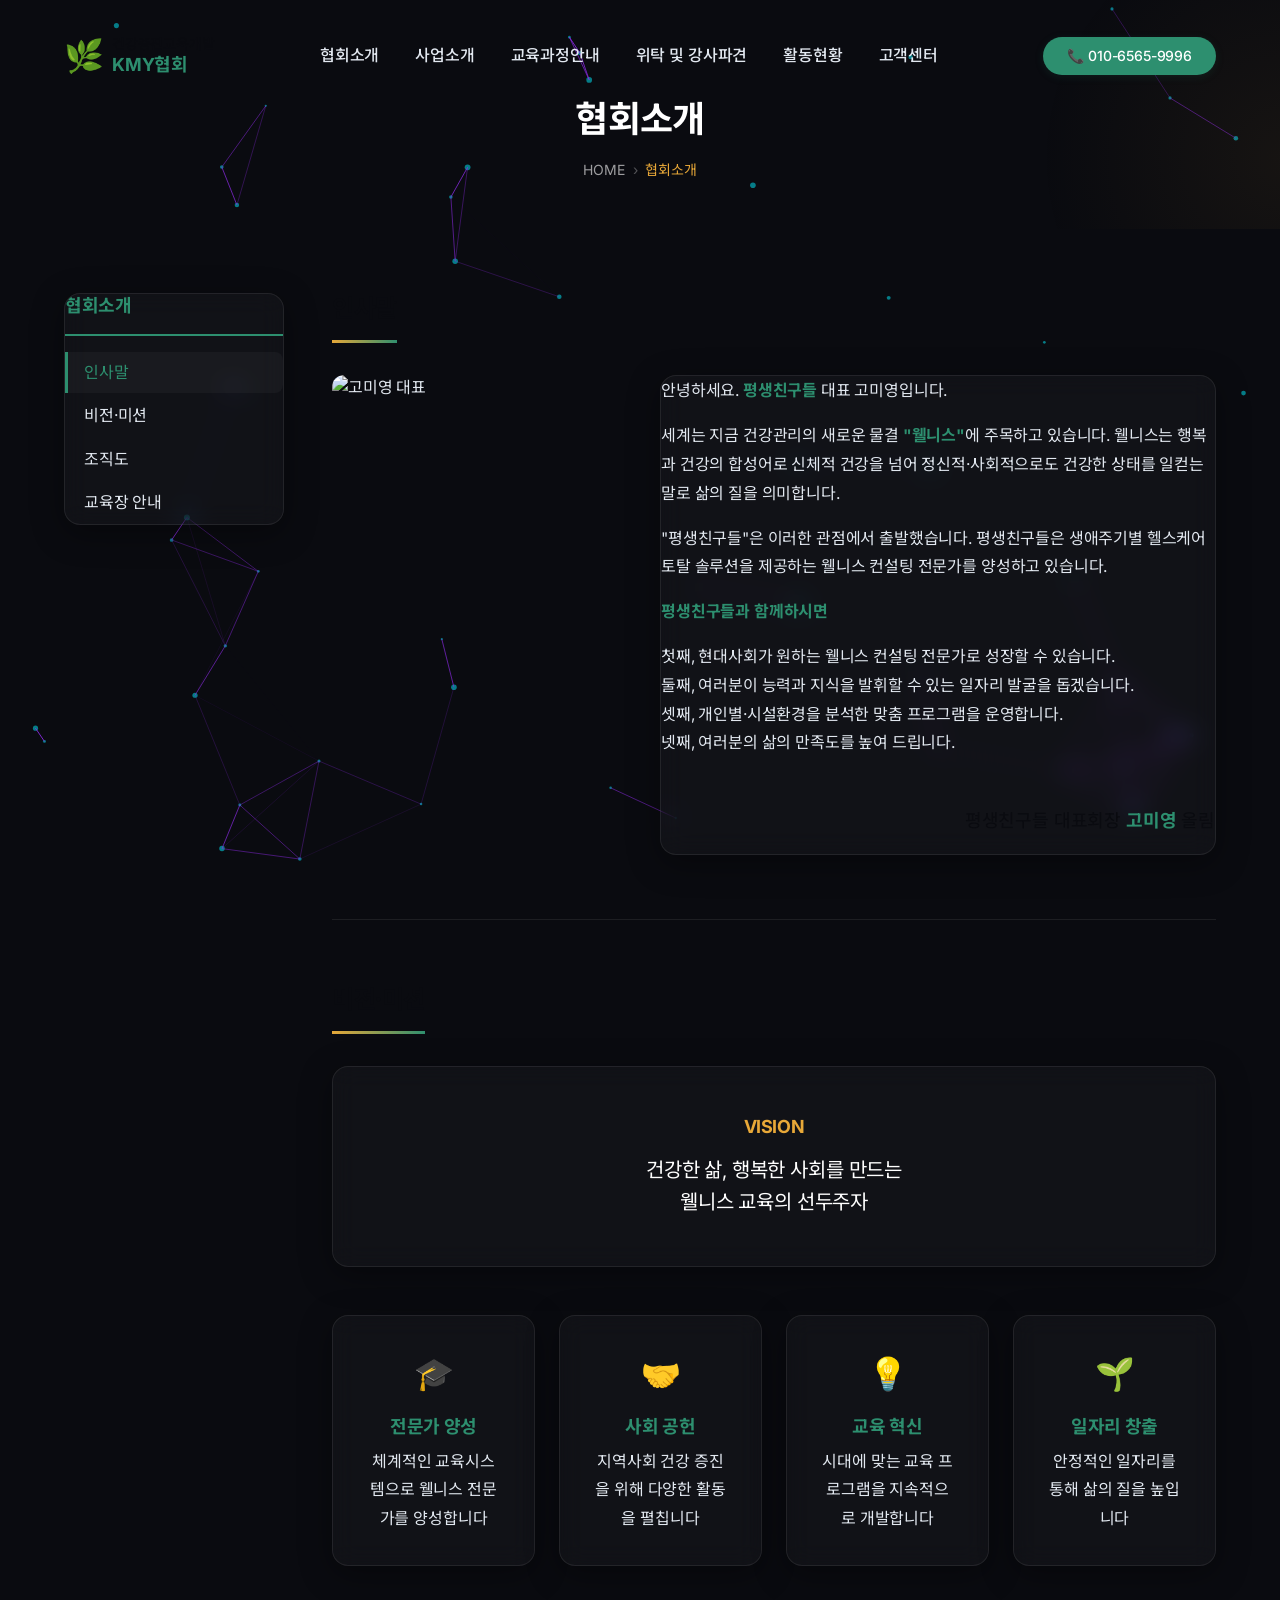
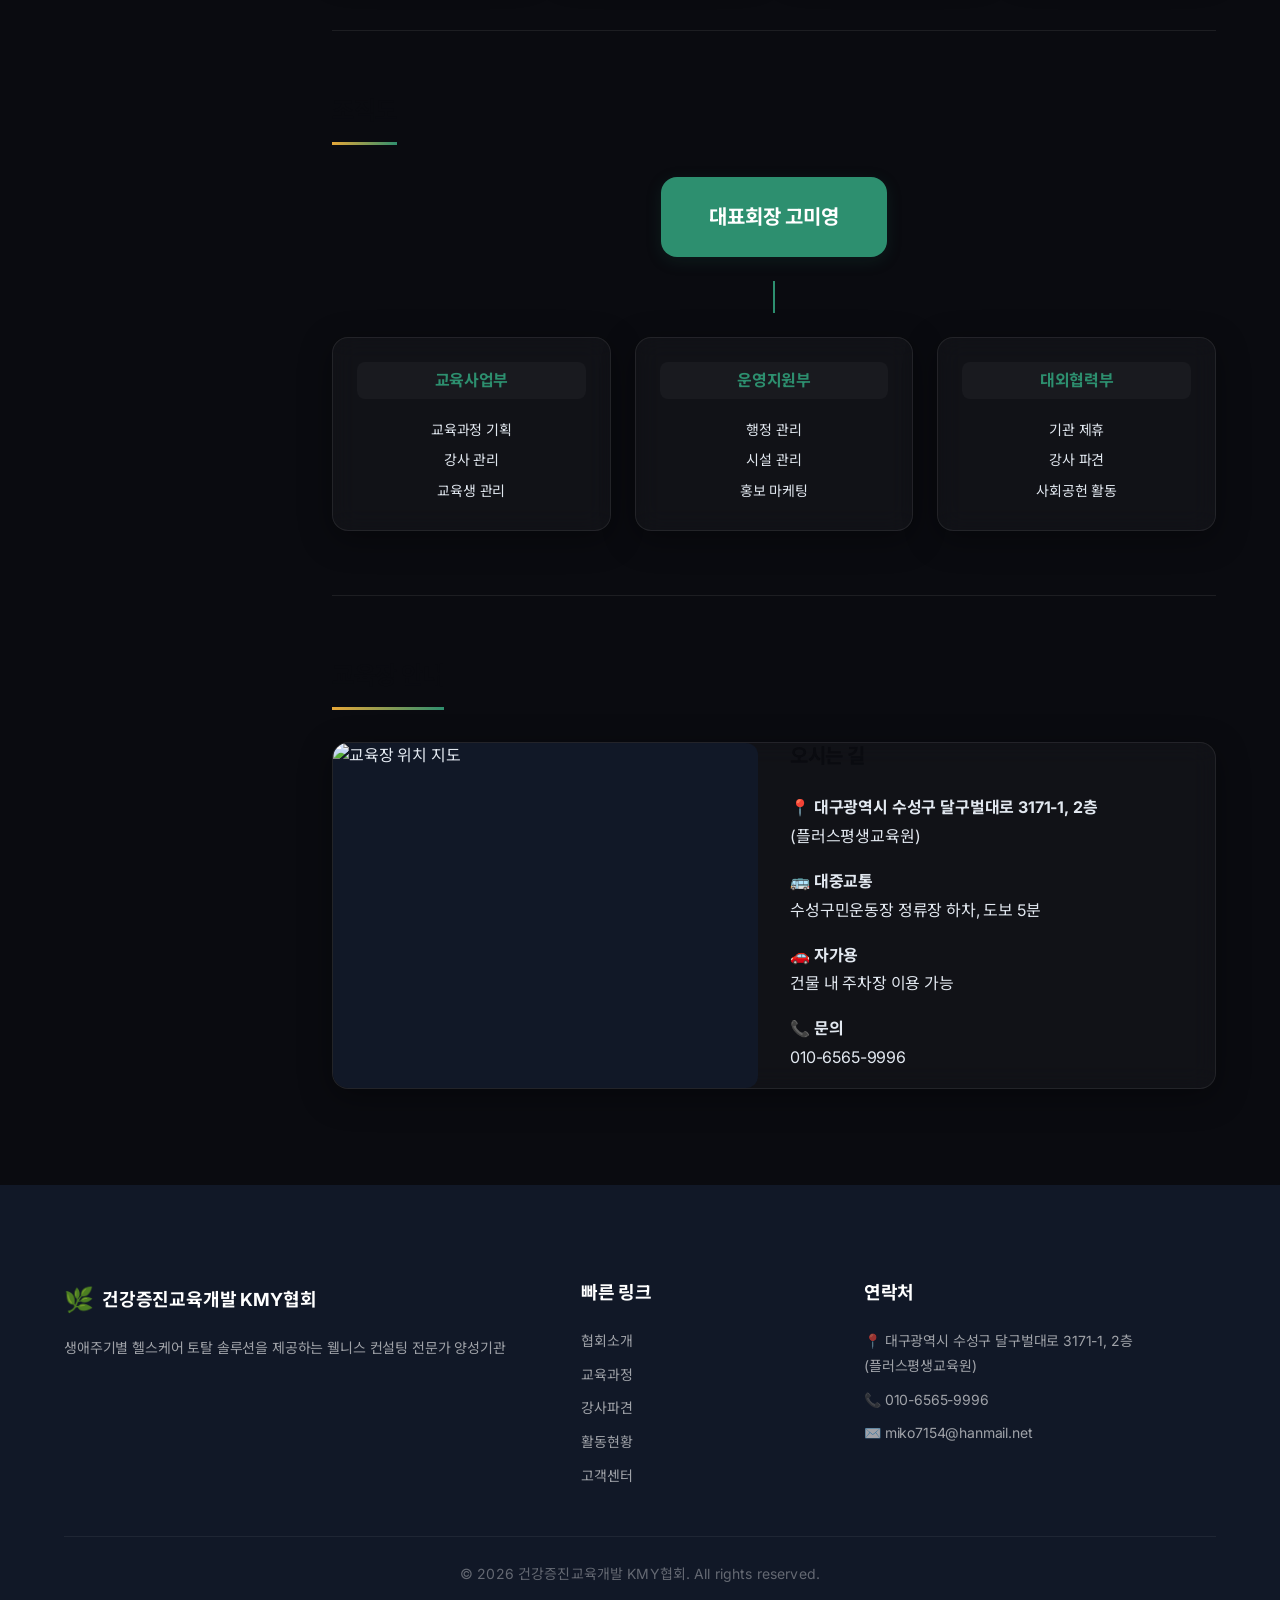
==== commit 3a63c960: "Apply dark theme and glassmorphism to all subpages" ====
--- a/about.html
+++ b/about.html
@@ -10,10 +10,13 @@
   <link rel="icon" type="image/svg+xml" href="data:image/svg+xml,<svg xmlns='http://www.w3.org/2000/svg' viewBox='0 0 100 100'><text y='.9em' font-size='90'>🌿</text></svg>">
   <link rel="preconnect" href="https://fonts.googleapis.com">
   <link rel="preconnect" href="https://fonts.gstatic.com" crossorigin>
-  <link href="https://fonts.googleapis.com/css2?family=Noto+Sans+KR:wght@300;400;500;700&family=Noto+Serif+KR:wght@400;700&display=swap" rel="stylesheet">
+  <link href="https://fonts.googleapis.com/css2?family=Inter:wght@300;400;600;800&family=Fira+Code:wght@400;500&family=Noto+Sans+KR:wght@300;400;500;700&family=Noto+Serif+KR:wght@400;700&display=swap" rel="stylesheet">
   <link rel="stylesheet" href="css/style.css">
 </head>
 <body>
+  <!-- Canvas for Background Animation -->
+  <canvas id="bg-canvas"></canvas>
+
   <a class="skip-link" href="#main">본문 바로가기</a>
 
   <!-- ===== 헤더 ===== -->
@@ -99,7 +102,7 @@
       <div class="container">
         <div class="sub-layout">
           <!-- 사이드 내비게이션 -->
-          <aside class="side-nav">
+          <aside class="side-nav glass-panel">
             <h3>협회소개</h3>
             <ul>
               <li><a href="#greeting" class="active">인사말</a></li>
@@ -118,7 +121,7 @@
                 <div class="greeting-photo">
                   <img src="https://placehold.co/360x450/1B5E4B/FFFFFF?text=CEO" alt="고미영 대표" loading="lazy">
                 </div>
-                <div class="greeting-text">
+                <div class="greeting-text glass-panel">
                   <p>안녕하세요. <strong>평생친구들</strong> 대표 고미영입니다.</p>
                   <p>세계는 지금 건강관리의 새로운 물결 <strong>"웰니스"</strong>에 주목하고 있습니다. 웰니스는 행복과 건강의 합성어로 신체적 건강을 넘어 정신적·사회적으로도 건강한 상태를 일컫는 말로 삶의 질을 의미합니다.</p>
                   <p>"평생친구들"은 이러한 관점에서 출발했습니다. 평생친구들은 생애주기별 헬스케어 토탈 솔루션을 제공하는 웰니스 컨설팅 전문가를 양성하고 있습니다.</p>
@@ -137,27 +140,27 @@
             <!-- 비전·미션 -->
             <section id="vision" class="sub-section fade-in-up">
               <h2>비전·미션</h2>
-              <div class="vision-box">
+              <div class="vision-box glass-panel">
                 <h3>VISION</h3>
                 <p>건강한 삶, 행복한 사회를 만드는<br>웰니스 교육의 선두주자</p>
               </div>
               <div class="mission-grid">
-                <div class="mission-card">
+                <div class="mission-card glass-panel">
                   <div class="icon">🎓</div>
                   <h4>전문가 양성</h4>
                   <p>체계적인 교육시스템으로 웰니스 전문가를 양성합니다</p>
                 </div>
-                <div class="mission-card">
+                <div class="mission-card glass-panel">
                   <div class="icon">🤝</div>
                   <h4>사회 공헌</h4>
                   <p>지역사회 건강 증진을 위해 다양한 활동을 펼칩니다</p>
                 </div>
-                <div class="mission-card">
+                <div class="mission-card glass-panel">
                   <div class="icon">💡</div>
                   <h4>교육 혁신</h4>
                   <p>시대에 맞는 교육 프로그램을 지속적으로 개발합니다</p>
                 </div>
-                <div class="mission-card">
+                <div class="mission-card glass-panel">
                   <div class="icon">🌱</div>
                   <h4>일자리 창출</h4>
                   <p>안정적인 일자리를 통해 삶의 질을 높입니다</p>
@@ -172,7 +175,7 @@
                 <div class="org-top">대표회장 고미영</div>
                 <div class="org-line"></div>
                 <div class="org-departments">
-                  <div class="org-dept">
+                  <div class="org-dept glass-panel">
                     <h4>교육사업부</h4>
                     <ul>
                       <li>교육과정 기획</li>
@@ -180,7 +183,7 @@
                       <li>교육생 관리</li>
                     </ul>
                   </div>
-                  <div class="org-dept">
+                  <div class="org-dept glass-panel">
                     <h4>운영지원부</h4>
                     <ul>
                       <li>행정 관리</li>
@@ -188,7 +191,7 @@
                       <li>홍보 마케팅</li>
                     </ul>
                   </div>
-                  <div class="org-dept">
+                  <div class="org-dept glass-panel">
                     <h4>대외협력부</h4>
                     <ul>
                       <li>기관 제휴</li>
@@ -203,7 +206,7 @@
             <!-- 교육장 안내 -->
             <section id="facility" class="sub-section fade-in-up">
               <h2>교육장 안내</h2>
-              <div class="facility-info">
+              <div class="facility-info glass-panel">
                 <div class="facility-map">
                   <img src="https://placehold.co/600x300/E0E0E0/7F8C8D?text=Map" alt="교육장 위치 지도" loading="lazy">
                 </div>
--- a/css/style.css
+++ b/css/style.css
@@ -54,8 +54,8 @@
   /* ── ds-portfolio & KMY 다크 테마 커스텀 컬러 ── */
   --bg-dark: #0a0b10;
   --bg-darker: #050508;
-  --accent-cyan: #00f0ff;
-  --accent-purple: #8a2be2;
+  --accent-cyan: #2d8f6f;
+  --accent-purple: #e8a838;
   --text-main: #e2e8f0;
   --text-muted: #94a3b8;
 
@@ -64,7 +64,7 @@
   --color-primary-light: var(--accent-cyan);
   --color-primary-dark: var(--accent-purple);
   --color-accent: var(--accent-purple);
-  --color-accent-hover: #b45ce8;
+  --color-accent-hover: #D4952E;
   
   /* 기존 변수들을 덮어씌움 (호환성 유지) */
   --color-dark: var(--bg-dark);
@@ -643,13 +643,7 @@
 
 /* ===== 히어로 섹션 ===== */
 .hero {
-  background: linear-gradient(
-    160deg,
-    #0f2027 0%,
-    var(--color-primary-dark) 40%,
-    var(--color-primary) 70%,
-    var(--color-primary-light) 100%
-  );
+  background: transparent;
   min-height: 85vh;
   display: flex;
   align-items: center;
@@ -657,7 +651,7 @@
   overflow: hidden;
 }
 
-/* 장식용 배경 패턴 */
+/* 장식용 배경 패턴 (파티클 캔버스와 어우러지게 투명도 낮춤) */
 .hero::before {
   content: "";
   position: absolute;
@@ -667,9 +661,8 @@
   height: 800px;
   background: radial-gradient(
     circle,
-    rgba(232, 168, 56, 0.12) 0%,
-    rgba(232, 168, 56, 0.04) 40%,
-    transparent 70%
+    rgba(232, 168, 56, 0.08) 0%,
+    transparent 60%
   );
   border-radius: 50%;
   animation: floatOrb 20s ease-in-out infinite;
@@ -684,9 +677,8 @@
   height: 600px;
   background: radial-gradient(
     circle,
-    rgba(45, 143, 111, 0.2) 0%,
-    rgba(45, 143, 111, 0.05) 40%,
-    transparent 70%
+    rgba(45, 143, 111, 0.08) 0%,
+    transparent 60%
   );
   border-radius: 50%;
   animation: floatOrb 25s ease-in-out infinite reverse;
@@ -1359,12 +1351,7 @@
 
 /* ===== 서브 히어로 ===== */
 .sub-hero {
-  background: linear-gradient(
-    160deg,
-    #0f2027 0%,
-    var(--color-primary-dark) 60%,
-    var(--color-primary) 100%
-  );
+  background: transparent;
   padding: var(--space-4xl) 0 var(--space-2xl);
   text-align: center;
   position: relative;
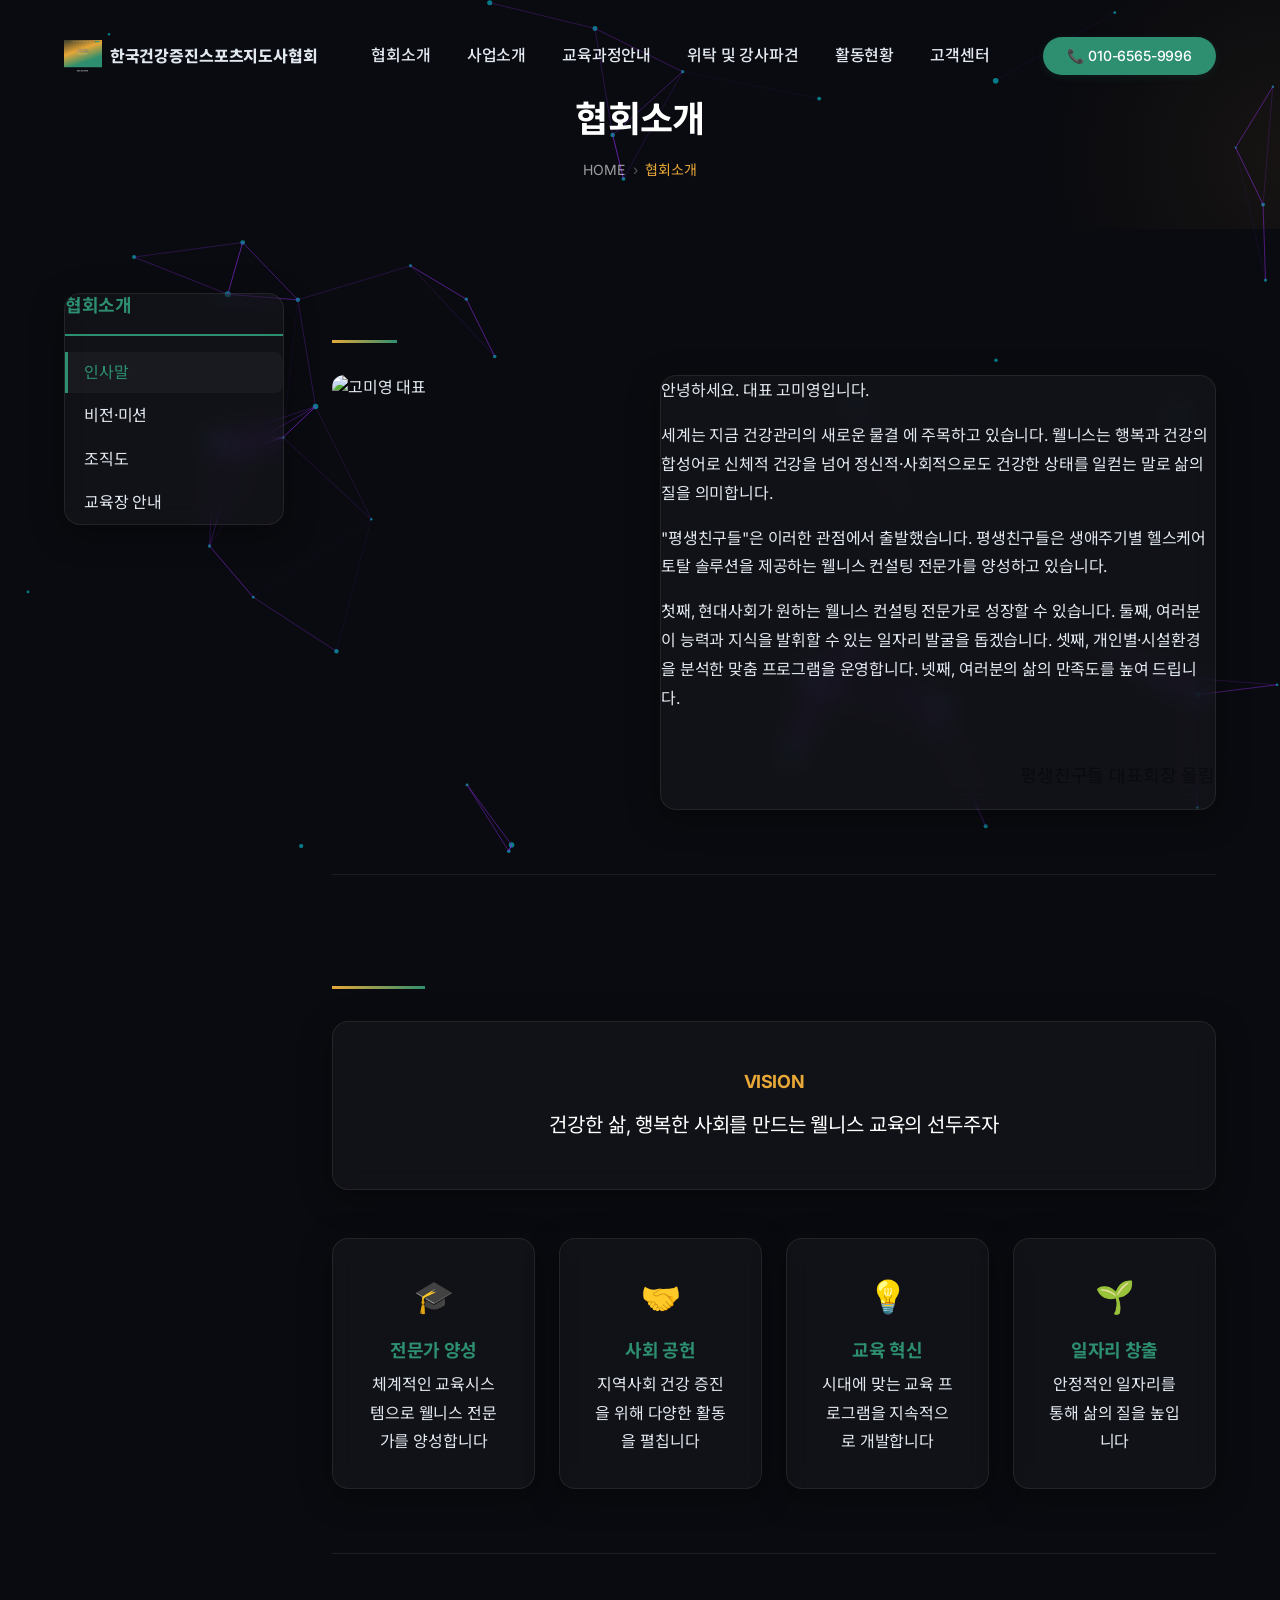
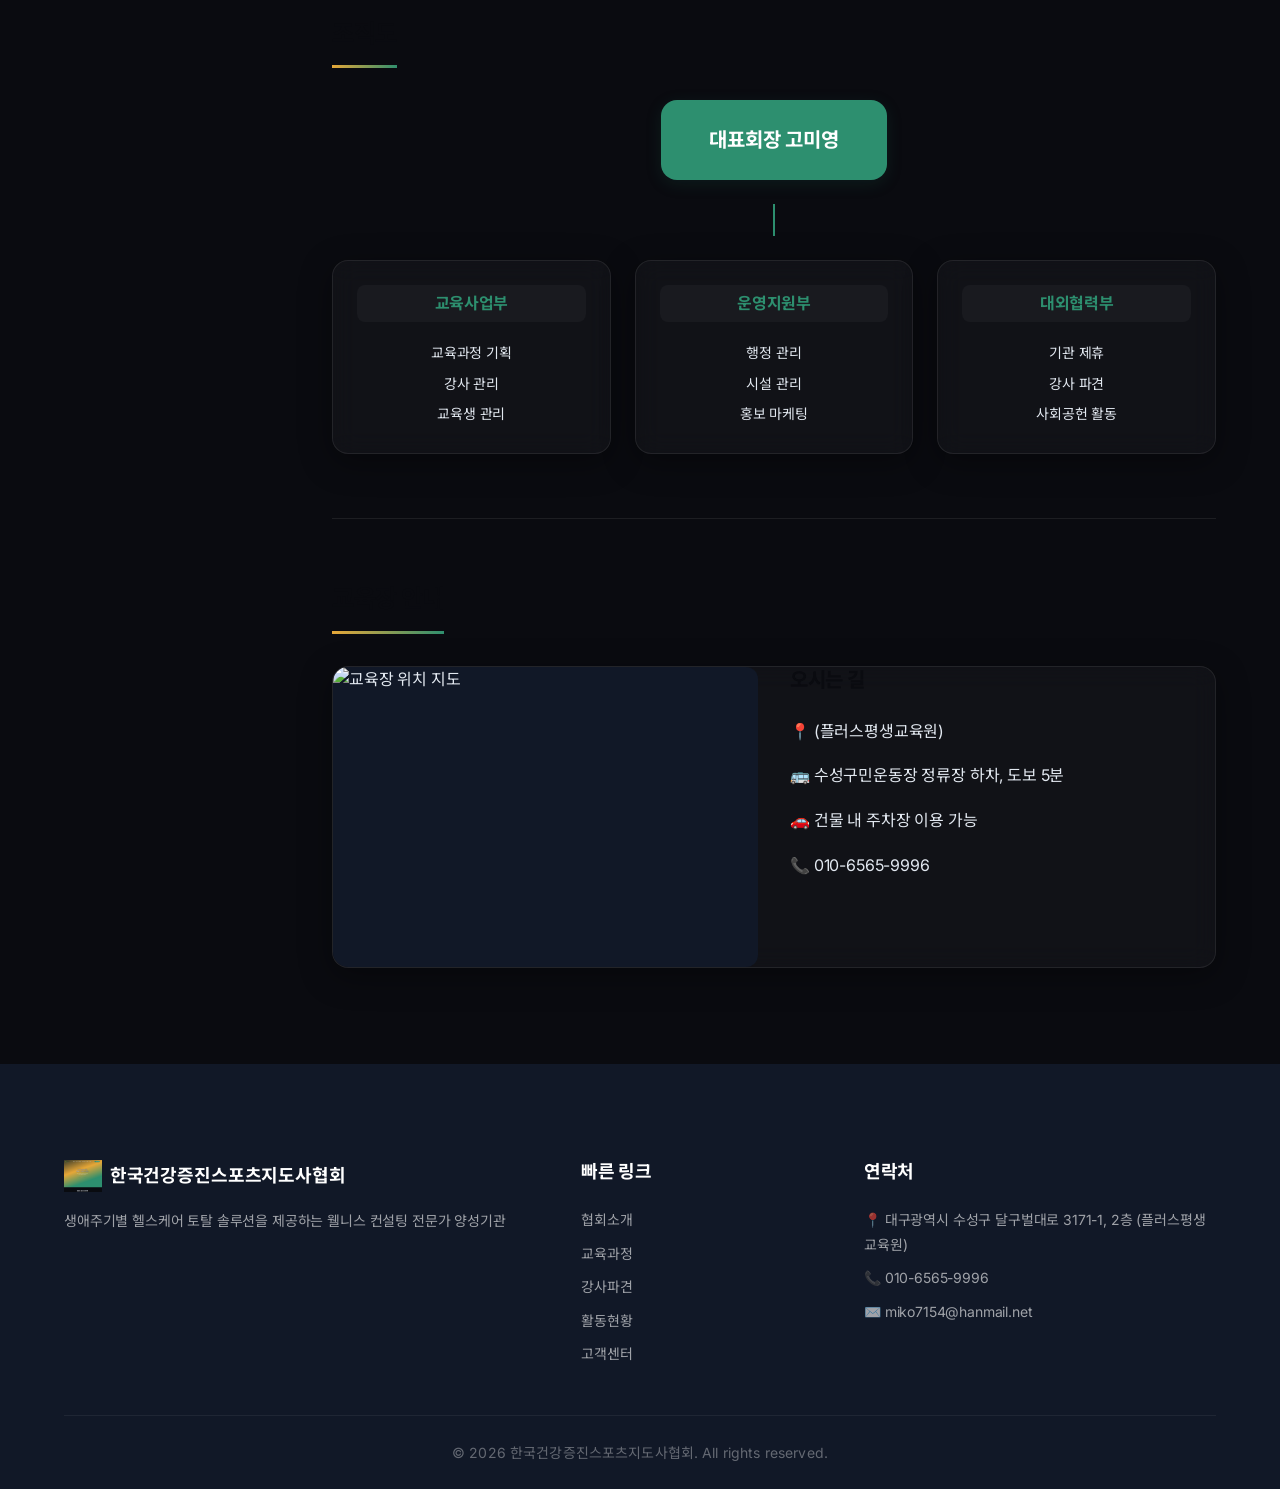
==== commit 780090ed: "Update association name and logo image" ====
--- a/about.html
+++ b/about.html
@@ -3,10 +3,10 @@
 <head>
   <meta charset="UTF-8">
   <meta name="viewport" content="width=device-width, initial-scale=1.0">
-  <title>협회소개 | 건강증진교육개발 KMY협회</title>
-  <meta name="description" content="건강증진교육개발 KMY협회의 인사말, 비전과 미션, 조직도, 교육장 안내를 확인하세요.">
-  <meta property="og:title" content="협회소개 | 건강증진교육개발 KMY협회">
-  <meta property="og:description" content="건강증진교육개발 KMY협회의 인사말, 비전과 미션, 조직도, 교육장 안내">
+  <title>협회소개 |  한국건강증진스포츠지도사협회</title>
+  <meta name="description" content=" 한국건강증진스포츠지도사협회의 인사말, 비전과 미션, 조직도, 교육장 안내를 확인하세요.">
+  <meta property="og:title" content="협회소개 |  한국건강증진스포츠지도사협회">
+  <meta property="og:description" content=" 한국건강증진스포츠지도사협회의 인사말, 비전과 미션, 조직도, 교육장 안내">
   <link rel="icon" type="image/svg+xml" href="data:image/svg+xml,<svg xmlns='http://www.w3.org/2000/svg' viewBox='0 0 100 100'><text y='.9em' font-size='90'>🌿</text></svg>">
   <link rel="preconnect" href="https://fonts.googleapis.com">
   <link rel="preconnect" href="https://fonts.gstatic.com" crossorigin>
@@ -23,8 +23,8 @@
   <header class="site-header">
     <div class="container">
       <a href="index.html" class="logo">
-        <span class="logo-icon">🌿</span>
-        <span class="logo-text">건강증진교육개발<br><strong>KMY협회</strong></span>
+        <img src="images/logo.png" alt="로고" class="logo-icon" style="height: 32px; width: auto; vertical-align: middle;">
+        <span class="logo-text">한국건강증진스포츠지도사협회</span>
       </a>
       <nav class="main-nav" id="mainNav" aria-label="메인 메뉴">
         <ul class="nav-list">
@@ -40,7 +40,7 @@
             <a href="business.html" class="nav-link" aria-haspopup="true">사업소개</a>
             <ul class="dropdown">
               <li><a href="business.html#stacking">(사)대한생활체육회스포츠스태킹협회</a></li>
-              <li><a href="business.html#kmy">건강증진교육개발 KMY협회</a></li>
+              <li><a href="business.html#kmy"> 한국건강증진스포츠지도사협회</a></li>
             </ul>
           </li>
           <li class="nav-item has-dropdown">
@@ -122,16 +122,16 @@
                   <img src="https://placehold.co/360x450/1B5E4B/FFFFFF?text=CEO" alt="고미영 대표" loading="lazy">
                 </div>
                 <div class="greeting-text glass-panel">
-                  <p>안녕하세요. <strong>평생친구들</strong> 대표 고미영입니다.</p>
-                  <p>세계는 지금 건강관리의 새로운 물결 <strong>"웰니스"</strong>에 주목하고 있습니다. 웰니스는 행복과 건강의 합성어로 신체적 건강을 넘어 정신적·사회적으로도 건강한 상태를 일컫는 말로 삶의 질을 의미합니다.</p>
+                  <p>안녕하세요.  대표 고미영입니다.</p>
+                  <p>세계는 지금 건강관리의 새로운 물결 에 주목하고 있습니다. 웰니스는 행복과 건강의 합성어로 신체적 건강을 넘어 정신적·사회적으로도 건강한 상태를 일컫는 말로 삶의 질을 의미합니다.</p>
                   <p>"평생친구들"은 이러한 관점에서 출발했습니다. 평생친구들은 생애주기별 헬스케어 토탈 솔루션을 제공하는 웰니스 컨설팅 전문가를 양성하고 있습니다.</p>
-                  <p><strong>평생친구들과 함께하시면</strong></p>
-                  <p>첫째, 현대사회가 원하는 웰니스 컨설팅 전문가로 성장할 수 있습니다.<br>
-                  둘째, 여러분이 능력과 지식을 발휘할 수 있는 일자리 발굴을 돕겠습니다.<br>
-                  셋째, 개인별·시설환경을 분석한 맞춤 프로그램을 운영합니다.<br>
+                  <p></p>
+                  <p>첫째, 현대사회가 원하는 웰니스 컨설팅 전문가로 성장할 수 있습니다. 
+                  둘째, 여러분이 능력과 지식을 발휘할 수 있는 일자리 발굴을 돕겠습니다. 
+                  셋째, 개인별·시설환경을 분석한 맞춤 프로그램을 운영합니다. 
                   넷째, 여러분의 삶의 만족도를 높여 드립니다.</p>
                   <div class="greeting-signature">
-                    <p>평생친구들 대표회장 <strong>고미영</strong> 올림</p>
+                    <p>평생친구들 대표회장  올림</p>
                   </div>
                 </div>
               </div>
@@ -142,7 +142,7 @@
               <h2>비전·미션</h2>
               <div class="vision-box glass-panel">
                 <h3>VISION</h3>
-                <p>건강한 삶, 행복한 사회를 만드는<br>웰니스 교육의 선두주자</p>
+                <p>건강한 삶, 행복한 사회를 만드는 웰니스 교육의 선두주자</p>
               </div>
               <div class="mission-grid">
                 <div class="mission-card glass-panel">
@@ -212,10 +212,10 @@
                 </div>
                 <div class="facility-details">
                   <h3>오시는 길</h3>
-                  <p>📍 <strong>대구광역시 수성구 달구벌대로 3171-1, 2층</strong><br>(플러스평생교육원)</p>
-                  <p>🚌 <strong>대중교통</strong><br>수성구민운동장 정류장 하차, 도보 5분</p>
-                  <p>🚗 <strong>자가용</strong><br>건물 내 주차장 이용 가능</p>
-                  <p>📞 <strong>문의</strong><br><a href="tel:010-6565-9996">010-6565-9996</a></p>
+                  <p>📍  (플러스평생교육원)</p>
+                  <p>🚌  수성구민운동장 정류장 하차, 도보 5분</p>
+                  <p>🚗  건물 내 주차장 이용 가능</p>
+                  <p>📞  <a href="tel:010-6565-9996">010-6565-9996</a></p>
                 </div>
               </div>
             </section>
@@ -231,8 +231,8 @@
       <div class="footer-grid">
         <div class="footer-info">
           <a href="index.html" class="footer-logo">
-            <span class="logo-icon">🌿</span>
-            <span class="logo-text">건강증진교육개발 KMY협회</span>
+            <img src="images/logo.png" alt="로고" class="logo-icon" style="height: 32px; width: auto; vertical-align: middle;">
+            <span class="logo-text">한국건강증진스포츠지도사협회</span>
           </a>
           <p>생애주기별 헬스케어 토탈 솔루션을 제공하는 웰니스 컨설팅 전문가 양성기관</p>
         </div>
@@ -249,14 +249,14 @@
         <div class="footer-contact">
           <h3>연락처</h3>
           <address>
-            <p>📍 대구광역시 수성구 달구벌대로 3171-1, 2층<br>(플러스평생교육원)</p>
+            <p>📍 대구광역시 수성구 달구벌대로 3171-1, 2층 (플러스평생교육원)</p>
             <p>📞 <a href="tel:010-6565-9996">010-6565-9996</a></p>
             <p>✉️ <a href="mailto:miko7154@hanmail.net">miko7154@hanmail.net</a></p>
           </address>
         </div>
       </div>
       <div class="footer-bottom">
-        <p>&copy; 2026 건강증진교육개발 KMY협회. All rights reserved.</p>
+        <p>&copy; 2026  한국건강증진스포츠지도사협회. All rights reserved.</p>
       </div>
     </div>
   </footer>
--- a/css/style.css
+++ b/css/style.css
@@ -392,14 +392,15 @@
 }
 
 .logo-text {
-  font-family: var(--font-heading);
-  font-size: var(--text-sm);
-  color: var(--color-dark);
-  line-height: 1.3;
+  font-weight: 800;
+  font-size: var(--text-base);
+  line-height: var(--leading-tight);
+  white-space: normal;
+  word-break: keep-all;
 }
 
 .logo-text strong {
-  font-size: var(--text-lg);
+  font-size: var(--text-md);
   color: var(--color-primary);
 }
 
@@ -442,16 +443,14 @@
   left: 50%;
   transform: translateX(-50%);
   min-width: 220px;
-  background: rgba(255, 255, 255, 0.98);
-  backdrop-filter: blur(16px);
-  -webkit-backdrop-filter: blur(16px);
+  background: rgba(10, 11, 16, 0.85);
+  backdrop-filter: var(--glass-blur);
+  -webkit-backdrop-filter: var(--glass-blur);
   border-radius: var(--radius-lg);
-  box-shadow:
-    0 12px 40px rgba(0, 0, 0, 0.1),
-    0 2px 8px rgba(0, 0, 0, 0.06);
+  box-shadow: var(--glass-shadow);
   padding: var(--space-sm);
   z-index: 100;
-  border: 1px solid rgba(0, 0, 0, 0.05);
+  border: 1px solid var(--glass-border);
 }
 
 .dropdown a {
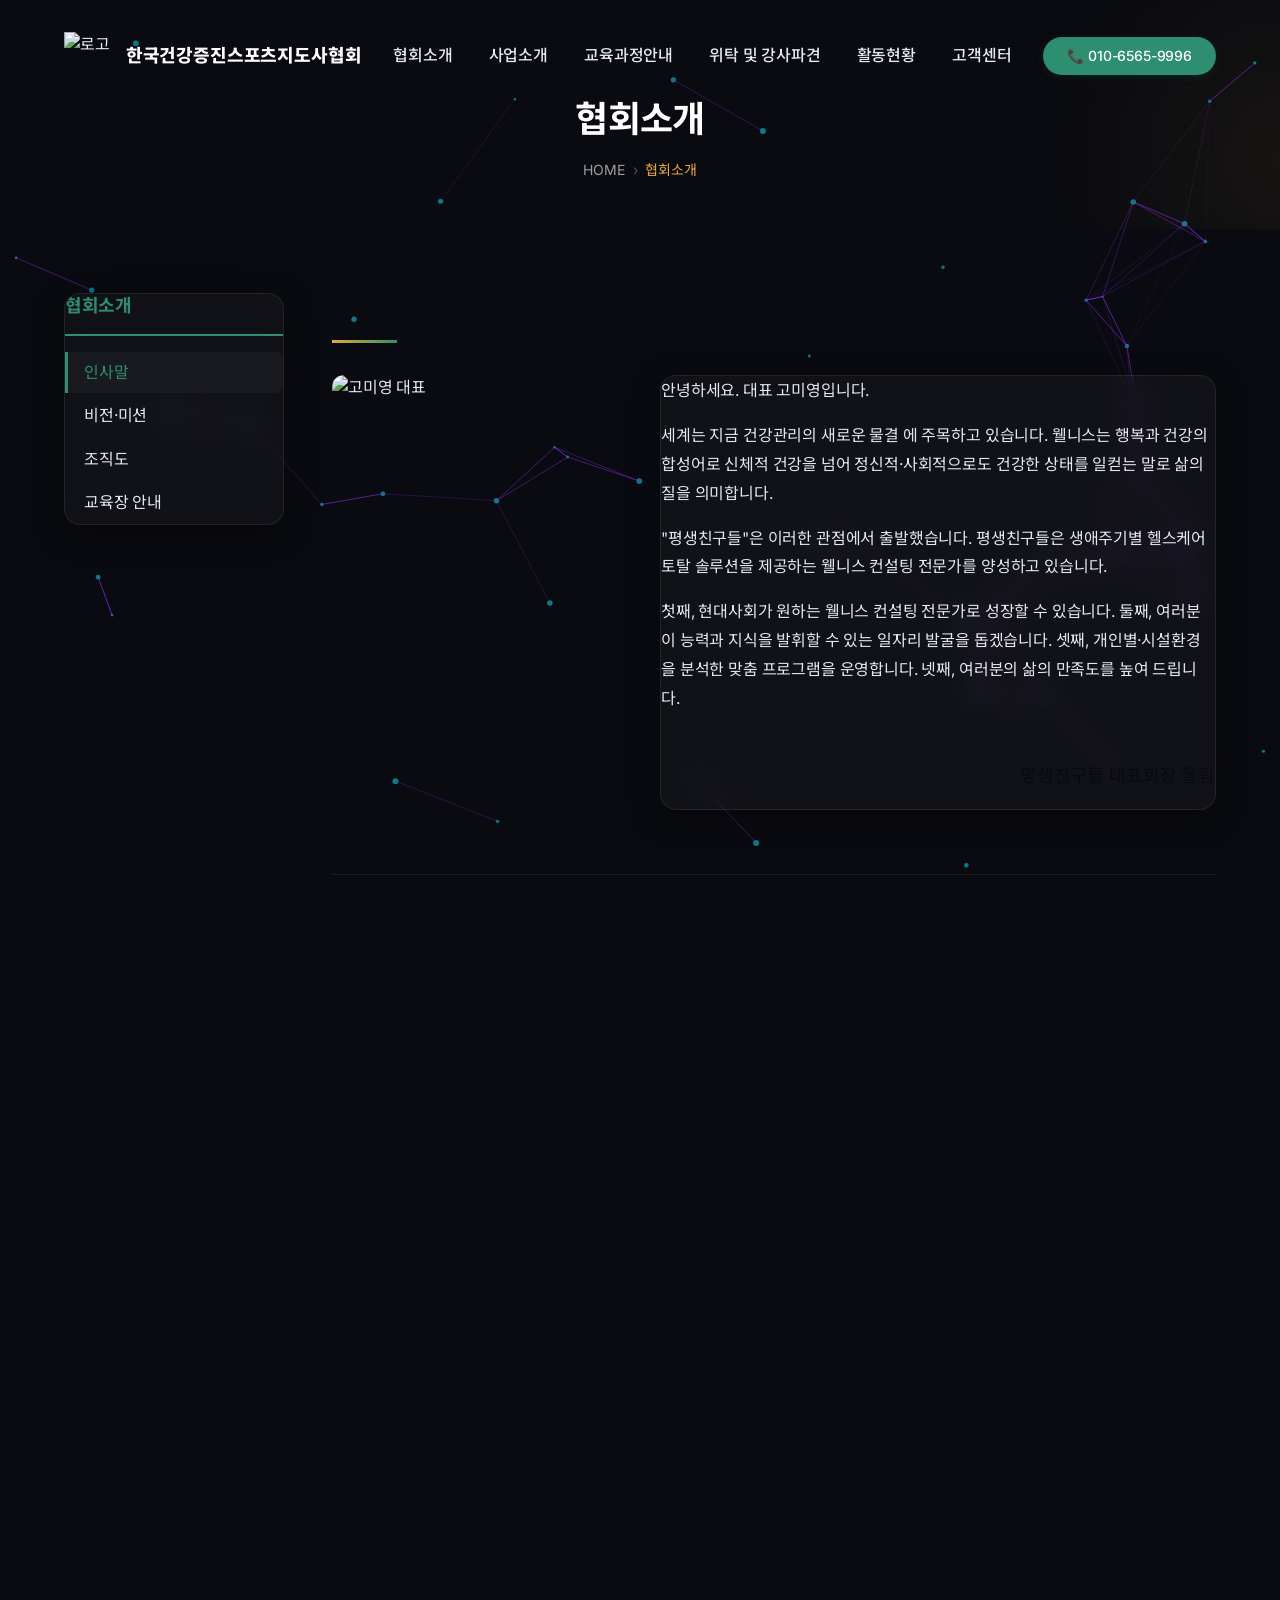
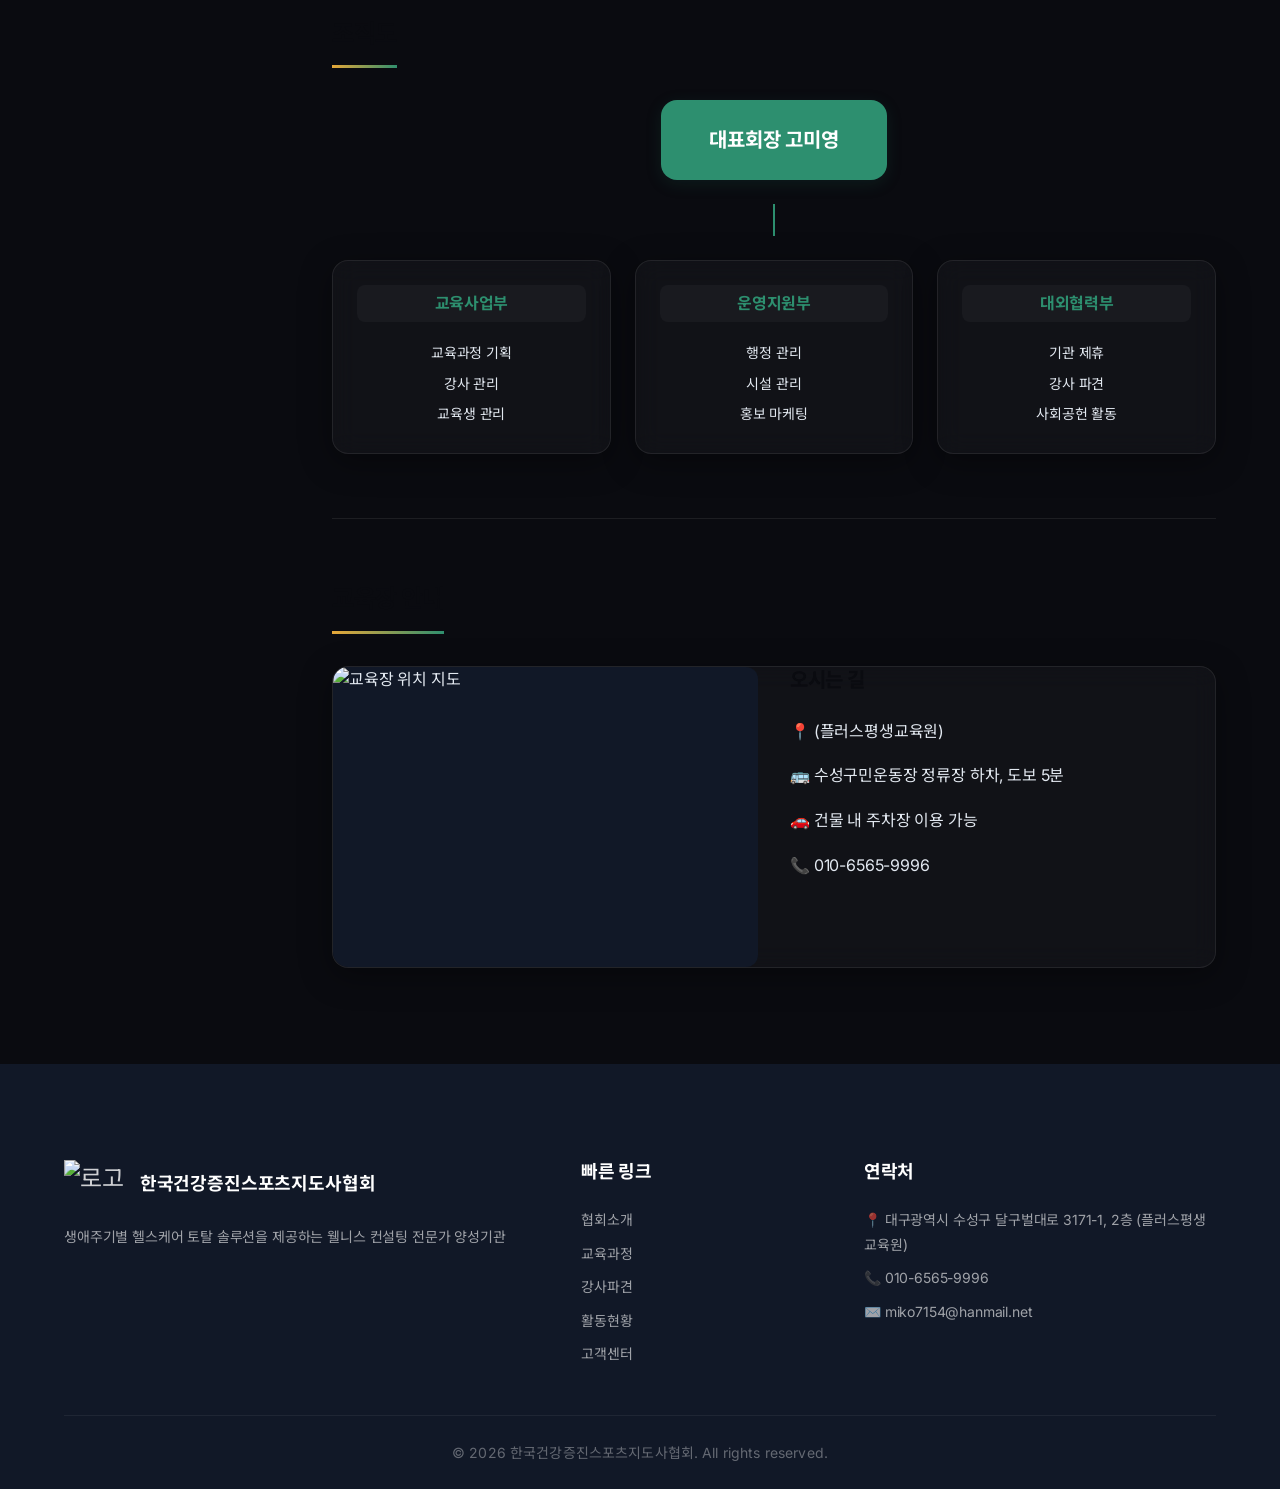
==== commit aa539615: "Fix header logo text color, sizing, and wrap constraints" ====
--- a/about.html
+++ b/about.html
@@ -23,7 +23,7 @@
   <header class="site-header">
     <div class="container">
       <a href="index.html" class="logo">
-        <img src="images/logo.png" alt="로고" class="logo-icon" style="height: 32px; width: auto; vertical-align: middle;">
+        <img src="images/logo.png" alt="로고" class="logo-icon" >
         <span class="logo-text">한국건강증진스포츠지도사협회</span>
       </a>
       <nav class="main-nav" id="mainNav" aria-label="메인 메뉴">
@@ -231,7 +231,7 @@
       <div class="footer-grid">
         <div class="footer-info">
           <a href="index.html" class="footer-logo">
-            <img src="images/logo.png" alt="로고" class="logo-icon" style="height: 32px; width: auto; vertical-align: middle;">
+            <img src="images/logo.png" alt="로고" class="logo-icon" >
             <span class="logo-text">한국건강증진스포츠지도사협회</span>
           </a>
           <p>생애주기별 헬스케어 토탈 솔루션을 제공하는 웰니스 컨설팅 전문가 양성기관</p>
--- a/css/style.css
+++ b/css/style.css
@@ -384,23 +384,35 @@
   display: flex;
   align-items: center;
   gap: var(--space-sm);
-  flex-shrink: 0;
+  flex-shrink: 1;
+  max-width: 80%;
 }
 
 .logo-icon {
-  font-size: 2rem;
+  height: 48px;
+  width: auto;
+  object-fit: contain;
 }
 
 .logo-text {
   font-weight: 800;
-  font-size: var(--text-base);
+  font-size: var(--text-sm);
   line-height: var(--leading-tight);
+  color: #ffffff;
+  margin-left: 8px;
   white-space: normal;
   word-break: keep-all;
 }
 
+@media (min-width: 768px) {
+  .logo-text {
+    font-size: var(--text-lg);
+    white-space: nowrap;
+  }
+}
+
 .logo-text strong {
-  font-size: var(--text-md);
+  font-size: var(--text-xl);
   color: var(--color-primary);
 }
 
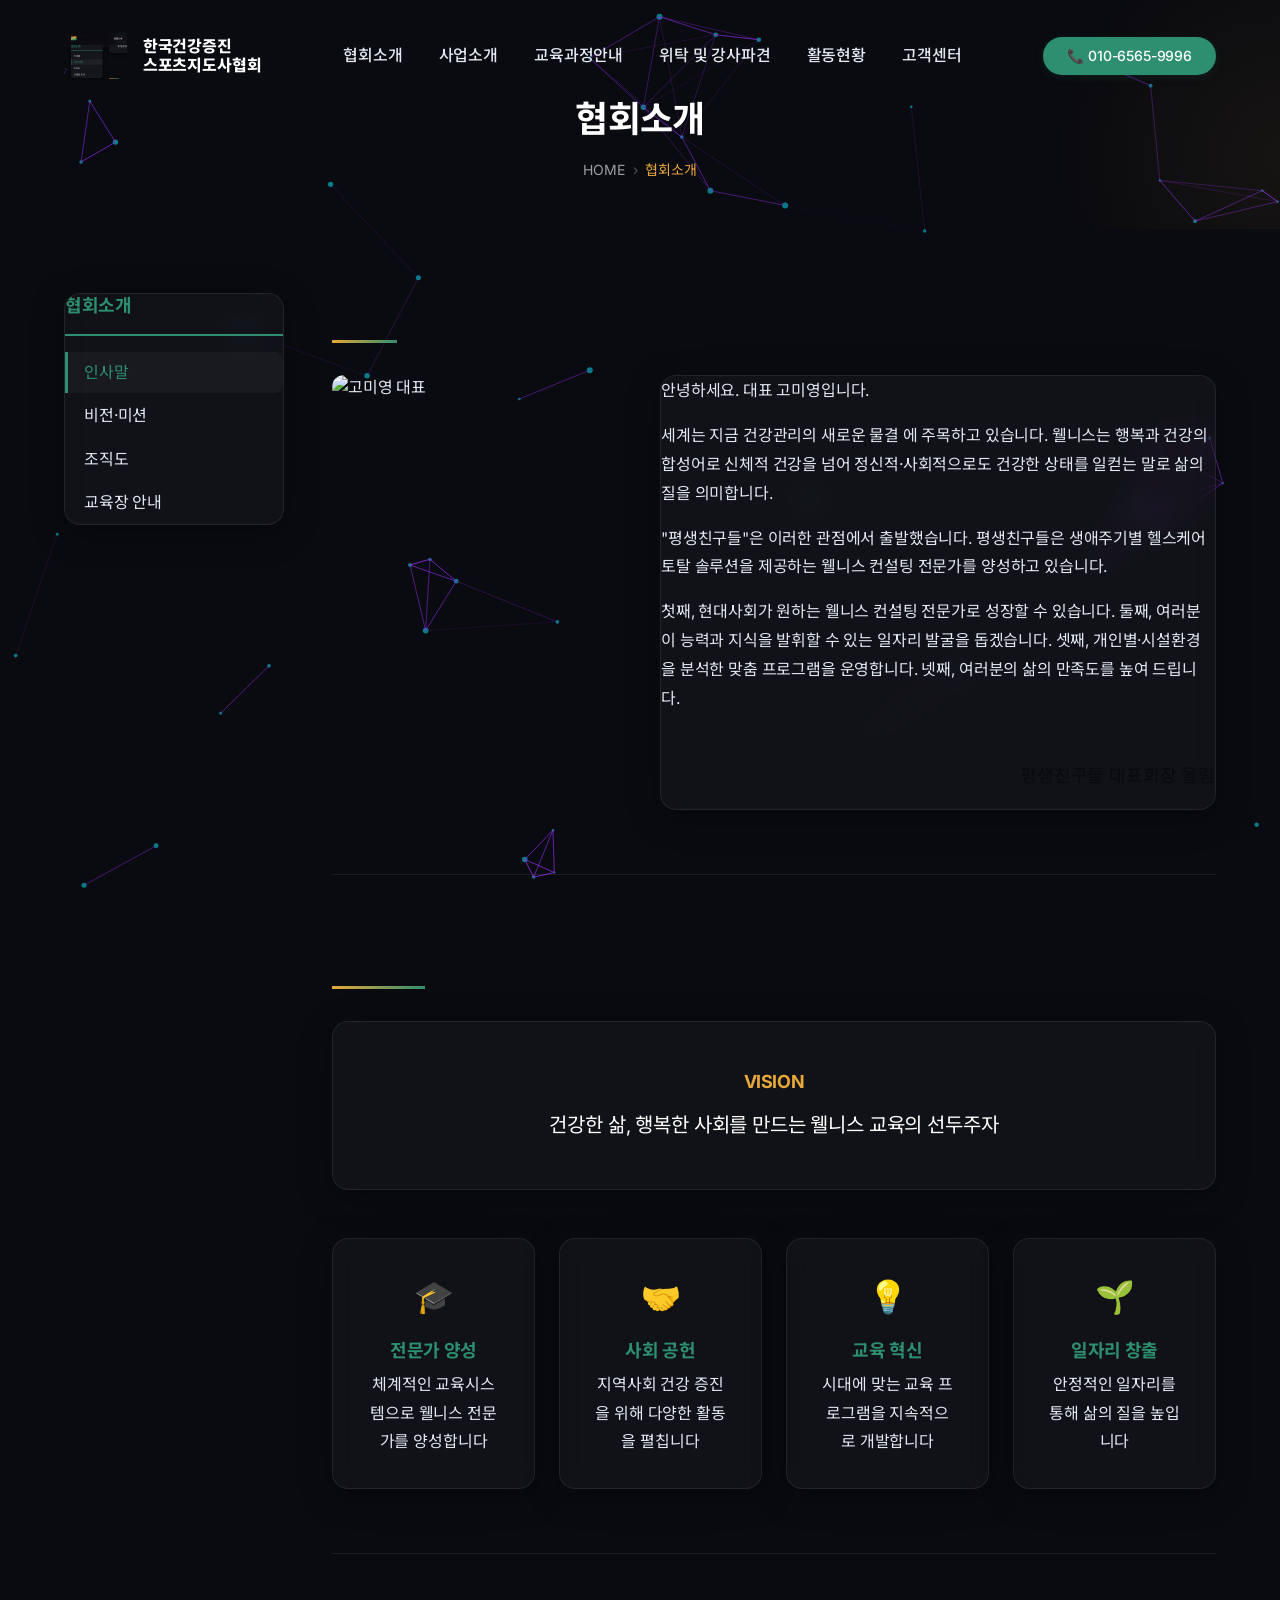
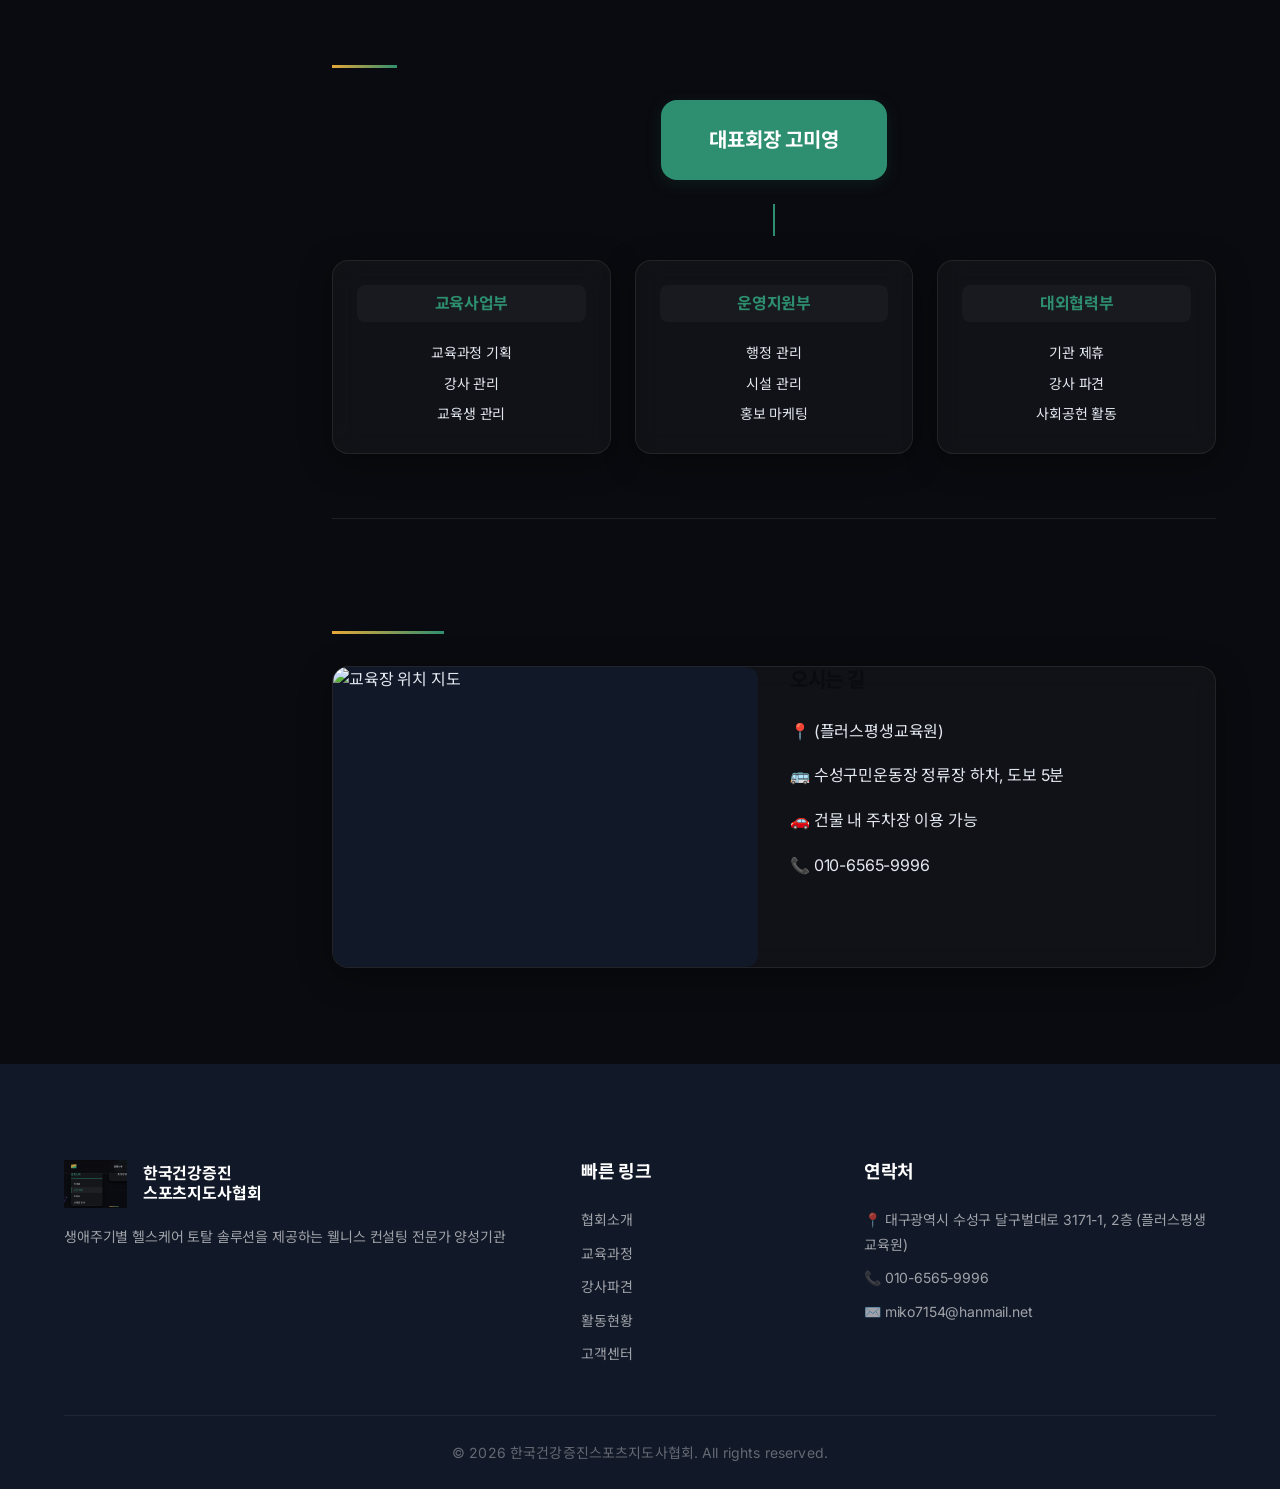
==== commit 21522f2f: "Make logo background transparent and separate association name over two lines" ====
--- a/about.html
+++ b/about.html
@@ -24,7 +24,7 @@
     <div class="container">
       <a href="index.html" class="logo">
         <img src="images/logo.png" alt="로고" class="logo-icon" >
-        <span class="logo-text">한국건강증진스포츠지도사협회</span>
+        <span class="logo-text">한국건강증진<br>스포츠지도사협회</span>
       </a>
       <nav class="main-nav" id="mainNav" aria-label="메인 메뉴">
         <ul class="nav-list">
@@ -232,7 +232,7 @@
         <div class="footer-info">
           <a href="index.html" class="footer-logo">
             <img src="images/logo.png" alt="로고" class="logo-icon" >
-            <span class="logo-text">한국건강증진스포츠지도사협회</span>
+            <span class="logo-text">한국건강증진<br>스포츠지도사협회</span>
           </a>
           <p>생애주기별 헬스케어 토탈 솔루션을 제공하는 웰니스 컨설팅 전문가 양성기관</p>
         </div>
--- a/css/style.css
+++ b/css/style.css
@@ -397,17 +397,14 @@
 .logo-text {
   font-weight: 800;
   font-size: var(--text-sm);
-  line-height: var(--leading-tight);
+  line-height: 1.2;
   color: #ffffff;
   margin-left: 8px;
-  white-space: normal;
-  word-break: keep-all;
 }
 
 @media (min-width: 768px) {
   .logo-text {
-    font-size: var(--text-lg);
-    white-space: nowrap;
+    font-size: var(--text-base);
   }
 }
 
@@ -556,10 +553,10 @@
 }
 
 .footer-info .logo-text {
-  font-family: var(--font-heading);
-  font-size: var(--text-lg);
+  font-size: var(--text-base);
   color: #fff;
   font-weight: 700;
+  line-height: 1.2;
 }
 
 .footer-info p {
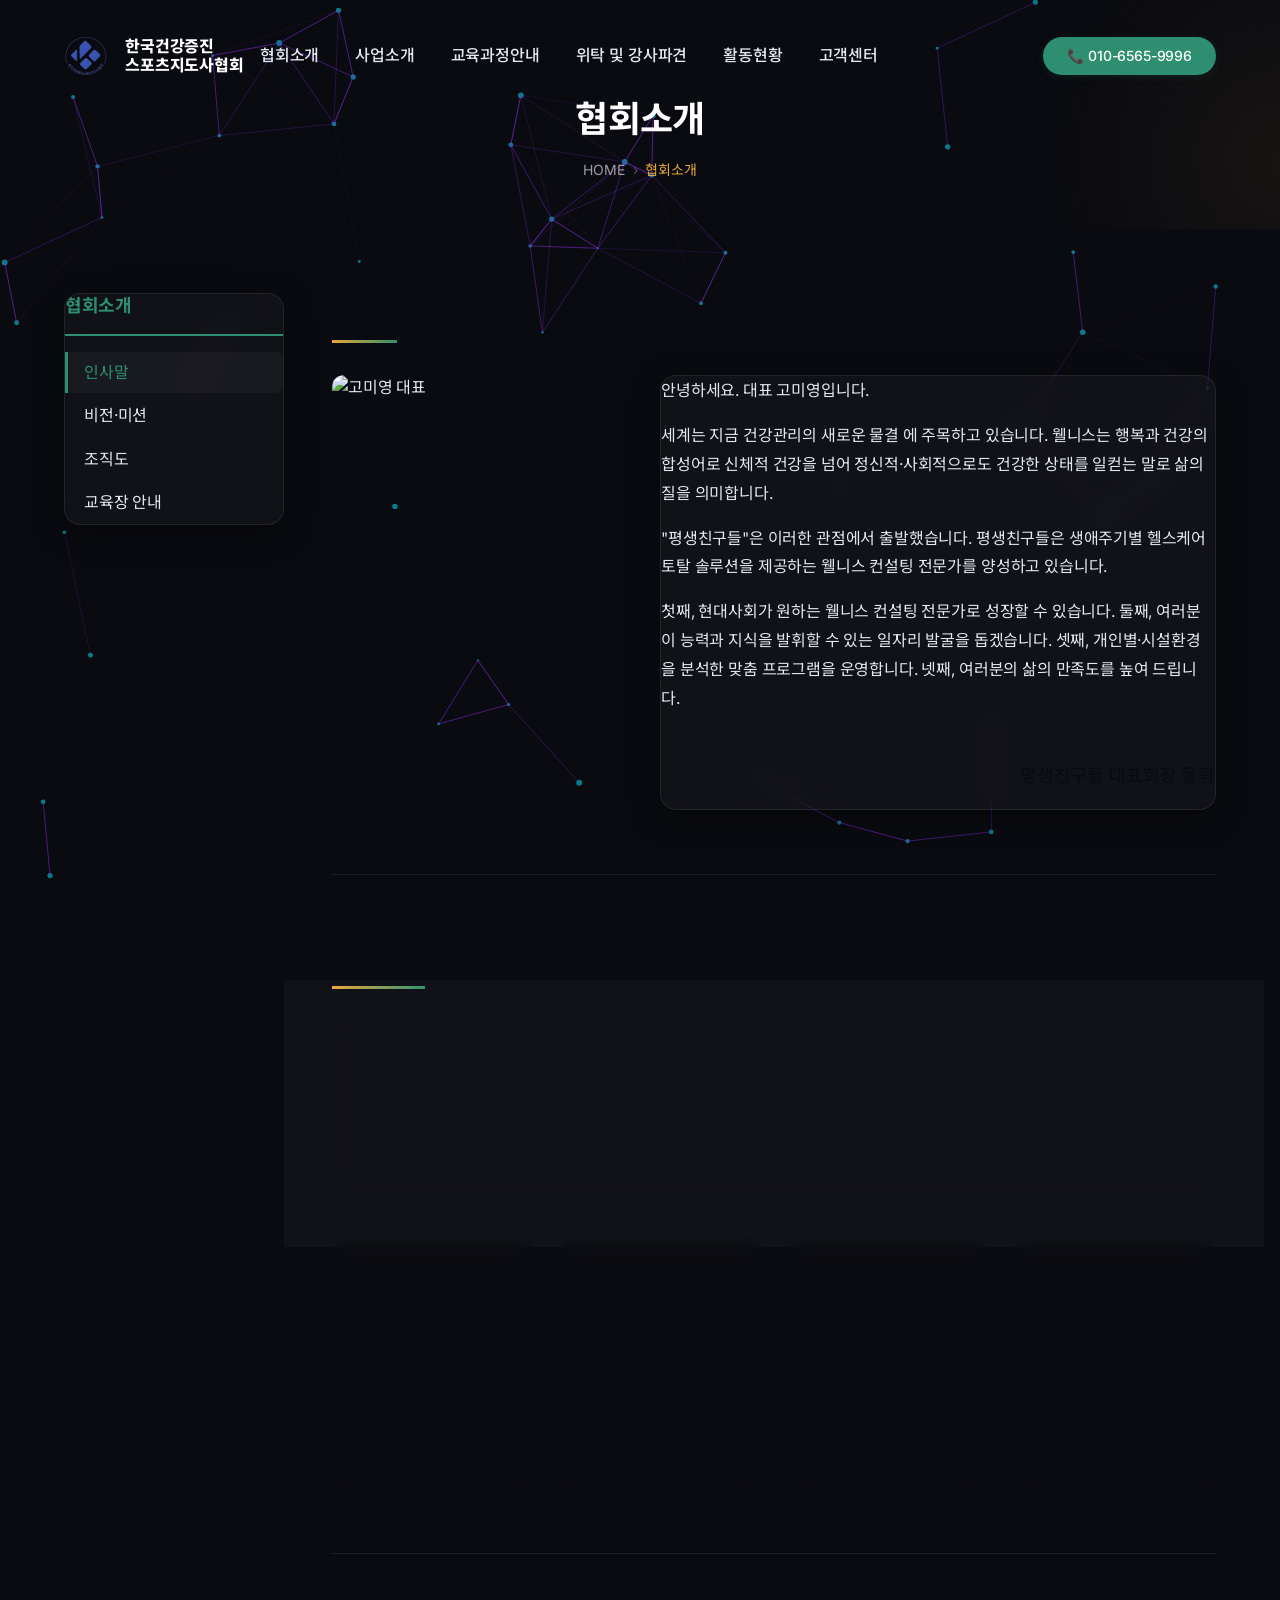
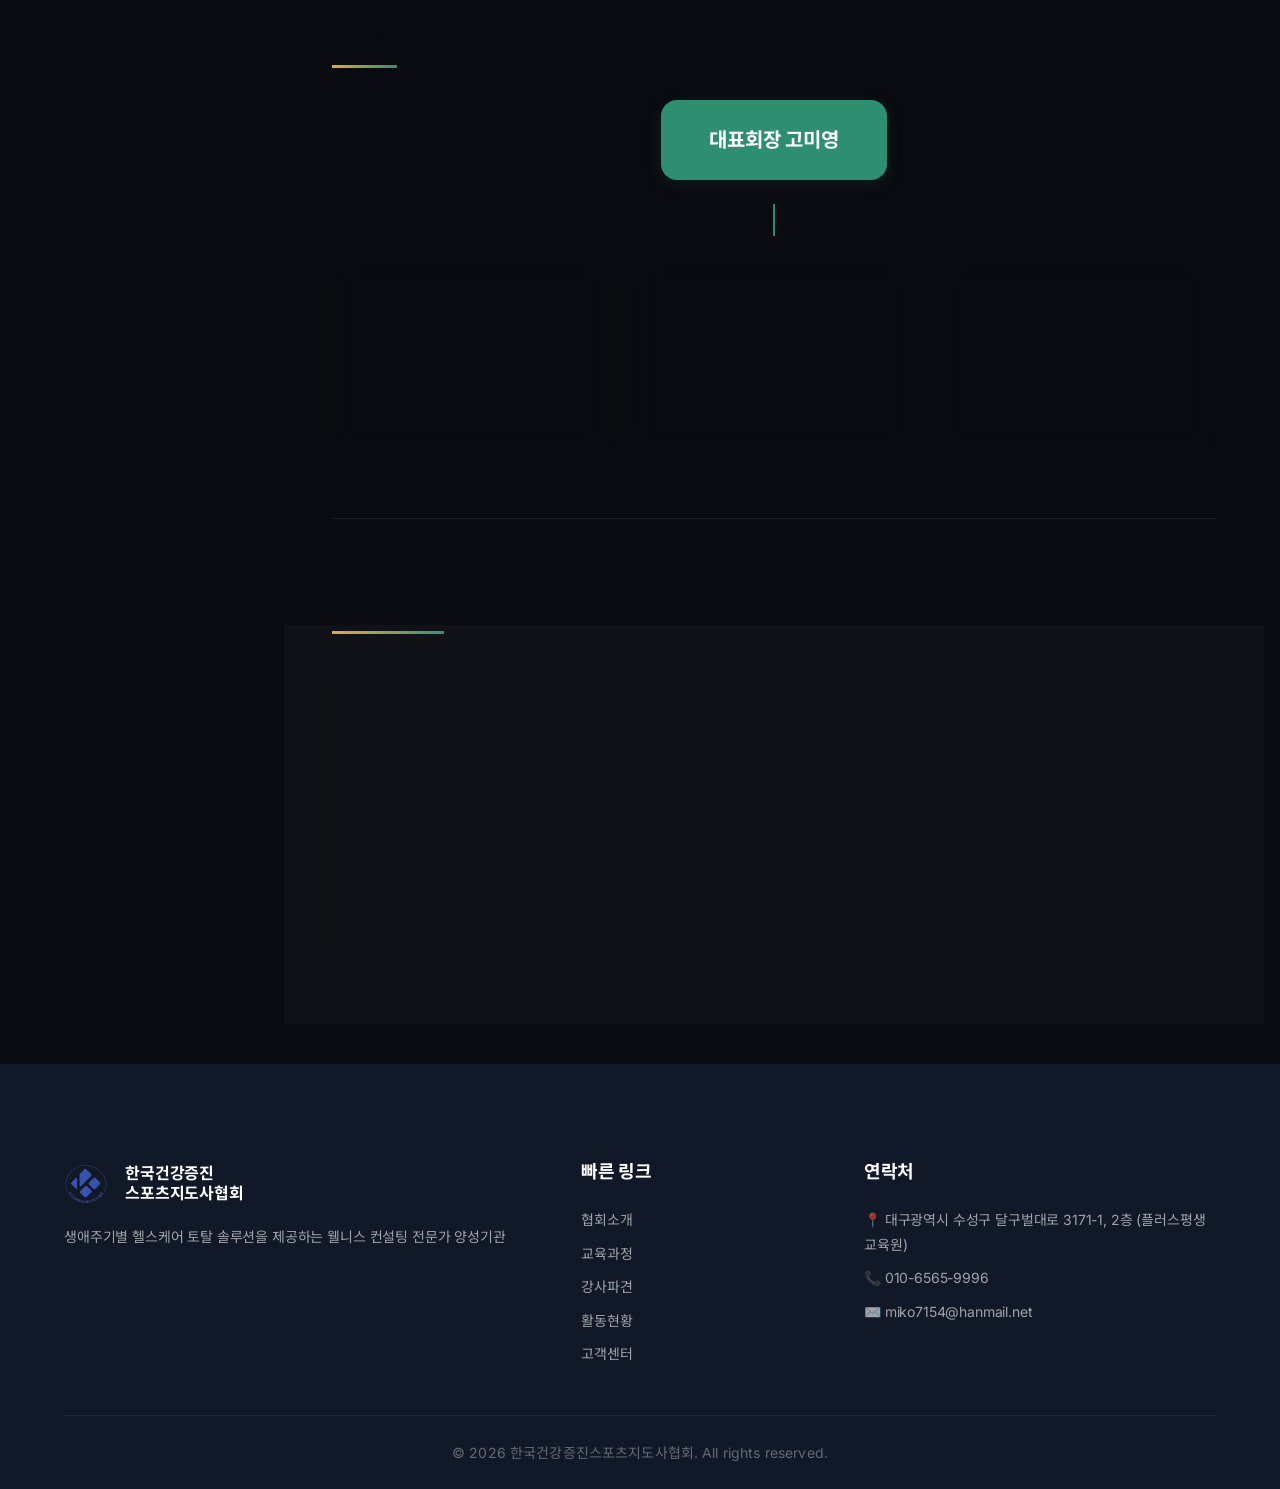
==== commit b8e67203: "feat: 협회 로고 적용, 스포츠스태킹 UI 전체 제거, 교육페이지 배너/차별화카드 추가" ====
--- a/about.html
+++ b/about.html
@@ -12,6 +12,15 @@
   <link rel="preconnect" href="https://fonts.gstatic.com" crossorigin>
   <link href="https://fonts.googleapis.com/css2?family=Inter:wght@300;400;600;800&family=Fira+Code:wght@400;500&family=Noto+Sans+KR:wght@300;400;500;700&family=Noto+Serif+KR:wght@400;700&display=swap" rel="stylesheet">
   <link rel="stylesheet" href="css/style.css">
+
+  <!-- Clerk Auth Script -->
+  <script
+    async
+    crossorigin="anonymous"
+    data-clerk-publishable-key="pk_test_Y2xlcmsua215LndlYnNpdGUuY2xlcmsuYWNjb3VudHMuZGV2JA"
+    src="https://cdn.jsdelivr.net/npm/@clerk/clerk-js@4/dist/clerk.browser.js"
+    type="text/javascript"
+  ></script>
 </head>
 <body>
   <!-- Canvas for Background Animation -->
@@ -75,6 +84,10 @@
           </li>
         </ul>
       </nav>
+
+      <!-- Auth Container (Clerk) -->
+      <div id="auth-container" style="display: flex; align-items: center; gap: var(--space-sm); margin-left: auto; margin-right: var(--space-md);"></div>
+
       <a href="tel:010-6565-9996" class="header-phone" aria-label="전화 문의">📞 <span>010-6565-9996</span></a>
       <button class="hamburger" id="hamburgerBtn" aria-label="메뉴 열기" aria-expanded="false" aria-controls="mainNav">
         <span class="hamburger-line"></span>
@@ -264,5 +277,25 @@
   <button class="scroll-top" aria-label="맨 위로">↑</button>
   <div class="mobile-phone-bar"><a href="tel:010-6565-9996">📞 전화 문의: 010-6565-9996</a></div>
   <script src="js/main.js"></script>
+
+  <!-- Clerk Initialization Script -->
+  <script>
+    window.addEventListener('load', async function () {
+      if (window.Clerk) {
+        await window.Clerk.load();
+        const authContainer = document.getElementById('auth-container');
+        if (window.Clerk.user) {
+          window.Clerk.mountUserButton(authContainer);
+        } else {
+          const signInBtn = document.createElement('button');
+          signInBtn.textContent = '로그인';
+          signInBtn.className = 'btn btn-primary btn-sm';
+          signInBtn.style.padding = '0.5rem 1rem';
+          signInBtn.onclick = () => window.Clerk.openSignIn();
+          authContainer.appendChild(signInBtn);
+        }
+      }
+    });
+  </script>
 </body>
 </html>
--- a/css/style.css
+++ b/css/style.css
@@ -1308,7 +1308,22 @@
   font-size: var(--text-base);
 }
 
-/* 햄버거 활성화 상태 */
+/* ── 헤더 로그인/가입 (Clerk) ── */
+#auth-container {
+  display: flex;
+  align-items: center;
+  gap: var(--space-sm);
+  margin-left: auto;
+  margin-right: var(--space-md);
+}
+
+#auth-container button.cl-userButtonTrigger {
+  /* Clerk 프로필 버튼의 사이즈/여백 미세조정이 필요할 경우 */
+  width: 36px;
+  height: 36px;
+}
+
+/* ===== 모바일 햄버거 메뉴 ===== */
 .hamburger.active {
   position: fixed;
   top: 12px;
@@ -1748,8 +1763,8 @@
 }
 
 .course-meta-item .label {
-  font-weight: 500;
-  color: var(--color-dark);
+  font-weight: 600;
+  color: rgba(255, 255, 255, 0.5);
   min-width: 80px;
   flex-shrink: 0;
 }
